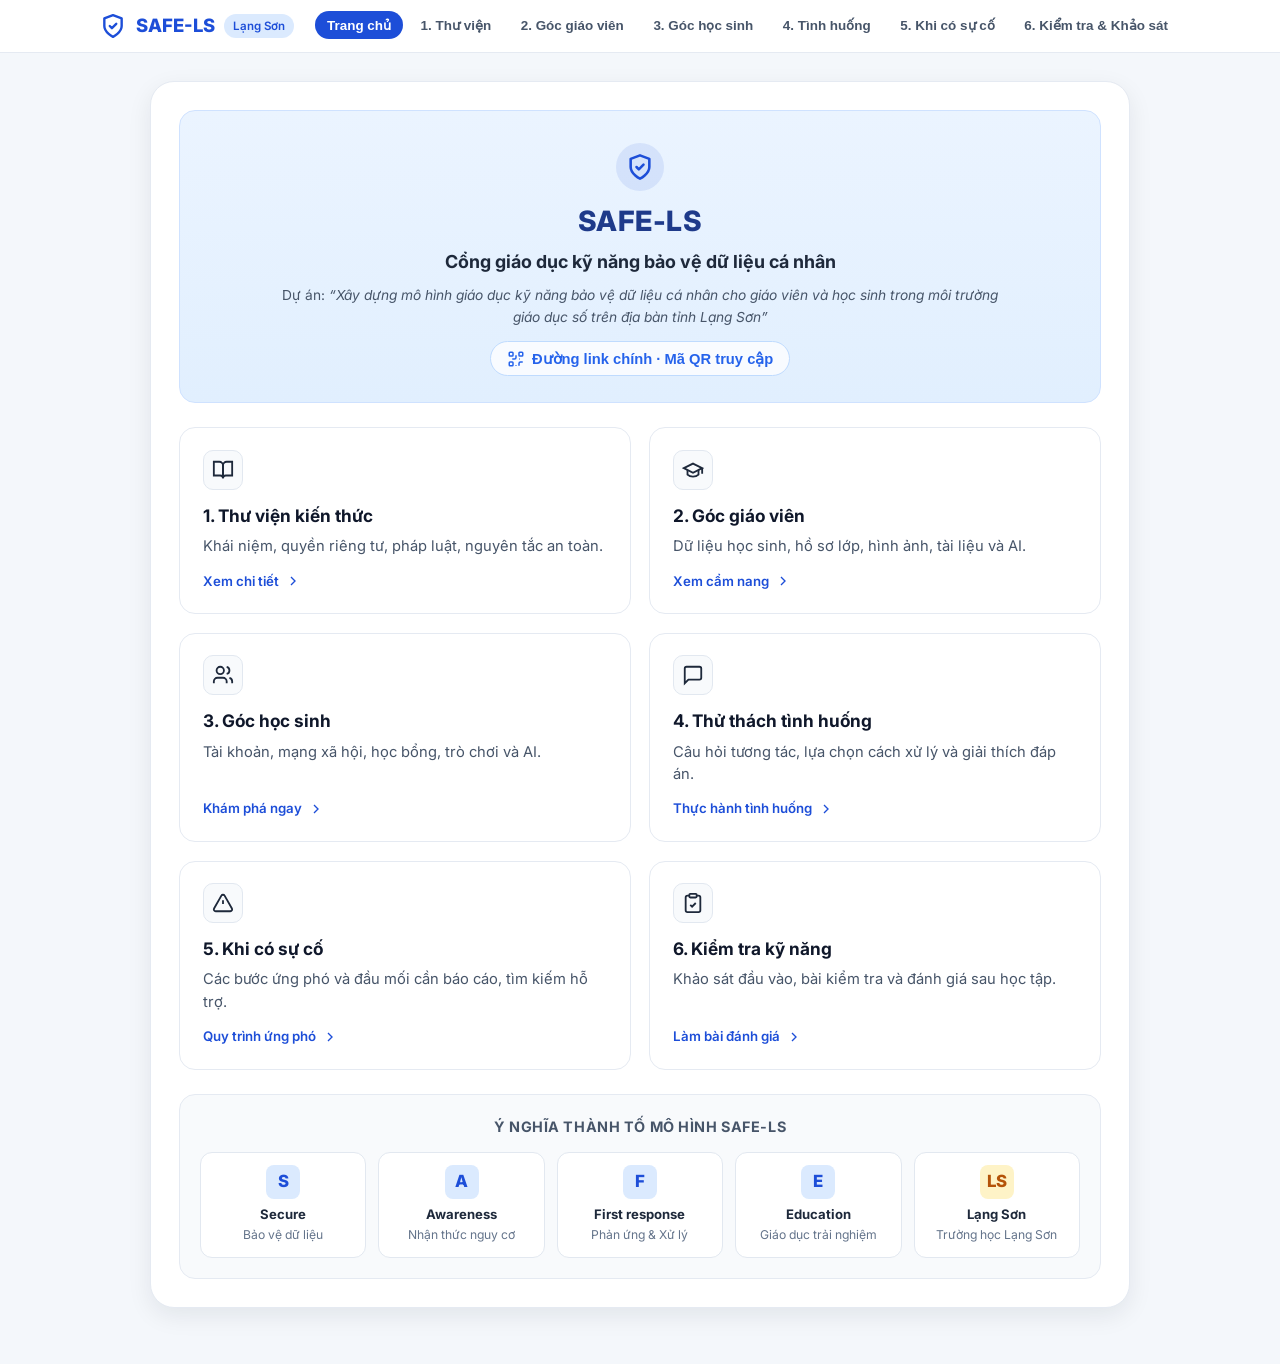
==== index.html @ 3e6694b9 "Initial commit for SAFE-LS portal" ====
<!DOCTYPE html>
<html lang="vi">
<head>
  <meta charset="UTF-8">
  <meta name="viewport" content="width=device-width, initial-scale=1.0">
  <title>SAFE-LS | Cổng giáo dục kỹ năng bảo vệ dữ liệu cá nhân</title>
  <link rel="stylesheet" href="styles.css">
  <link rel="preconnect" href="https://fonts.googleapis.com">
  <link rel="preconnect" href="https://fonts.gstatic.com" crossorigin>
  <link href="https://fonts.googleapis.com/css2?family=Inter:wght@400;500;600;700;800&display=swap" rel="stylesheet">
</head>
<body>

  <!-- Top Sticky Navigation -->
  <header class="top-navbar">
    <div class="navbar-inner">
      <a class="brand-logo" id="brandLogo">
        <svg viewBox="0 0 24 24" fill="none" stroke="currentColor" stroke-width="2.2" stroke-linecap="round" stroke-linejoin="round">
          <path d="M12 22s8-4 8-10V5l-8-3-8 3v7c0 6 8 10 8 10z"/>
          <path d="m9 12 2 2 4-4"/>
        </svg>
        <span>SAFE-LS</span>
        <span class="brand-badge">Lạng Sơn</span>
      </a>

      <nav class="nav-pills">
        <button class="nav-pill active" data-target="home">Trang chủ</button>
        <button class="nav-pill" data-target="module-1">1. Thư viện</button>
        <button class="nav-pill" data-target="module-2">2. Góc giáo viên</button>
        <button class="nav-pill" data-target="module-3">3. Góc học sinh</button>
        <button class="nav-pill" data-target="module-4">4. Tình huống</button>
        <button class="nav-pill" data-target="module-5">5. Khi có sự cố</button>
        <button class="nav-pill" data-target="module-6">6. Kiểm tra & Khảo sát</button>
      </nav>
    </div>
  </header>

  <main class="main-container">
    <div class="portal-shell">

      <!-- ==================== VIEW 0: HOME PORTAL ==================== -->
      <section class="section-view active" id="home">
        
        <!-- Hero Banner (Exact match with user's mockup image) -->
        <div class="hero-banner">
          <div class="hero-shield">
            <svg viewBox="0 0 24 24" fill="none" stroke="currentColor" stroke-width="2.2" stroke-linecap="round" stroke-linejoin="round">
              <path d="M12 22s8-4 8-10V5l-8-3-8 3v7c0 6 8 10 8 10z"/>
              <path d="m9 12 2 2 4-4"/>
            </svg>
          </div>
          <h1 class="hero-title">SAFE-LS</h1>
          <h2 class="hero-subtitle">Cổng giáo dục kỹ năng bảo vệ dữ liệu cá nhân</h2>
          <p class="hero-project-tag">
            Dự án: <em>“Xây dựng mô hình giáo dục kỹ năng bảo vệ dữ liệu cá nhân cho giáo viên và học sinh trong môi trường giáo dục số trên địa bàn tỉnh Lạng Sơn”</em>
          </p>
          <button class="hero-qr-trigger" id="openQrBtn">
            <svg width="18" height="18" viewBox="0 0 24 24" fill="none" stroke="currentColor" stroke-width="2">
              <rect width="5" height="5" x="3" y="3" rx="1"/>
              <rect width="5" height="5" x="16" y="3" rx="1"/>
              <rect width="5" height="5" x="3" y="16" rx="1"/>
              <path d="M21 16h-3a2 2 0 0 0-2 2v3"/>
              <path d="M21 21v.01"/>
              <path d="M12 7v3a2 2 0 0 1-2 2H7"/>
              <path d="M3 12h.01"/>
              <path d="M12 3h.01"/>
              <path d="M12 16v.01"/>
              <path d="M16 12h1"/>
              <path d="M21 12v.01"/>
              <path d="M12 21v-1"/>
            </svg>
            <span>Đường link chính · Mã QR truy cập</span>
          </button>
        </div>

        <!-- 6-Card Grid (Exact match with user's mockup image) -->
        <div class="portal-grid">
          
          <!-- Card 1 -->
          <div class="portal-card" data-target="module-1">
            <div>
              <div class="card-icon-wrap">
                <svg width="22" height="22" viewBox="0 0 24 24" fill="none" stroke="currentColor" stroke-width="2">
                  <path d="M2 3h6a4 4 0 0 1 4 4v14a3 3 0 0 0-3-3H2z"/>
                  <path d="M22 3h-6a4 4 0 0 0-4 4v14a3 3 0 0 1 3-3h7z"/>
                </svg>
              </div>
              <h3 class="card-title">1. Thư viện kiến thức</h3>
              <p class="card-desc">Khái niệm, quyền riêng tư, pháp luật, nguyên tắc an toàn.</p>
            </div>
            <div class="card-footer-link">
              <span>Xem chi tiết</span>
              <svg width="16" height="16" viewBox="0 0 24 24" fill="none" stroke="currentColor" stroke-width="2"><path d="m9 18 6-6-6-6"/></svg>
            </div>
          </div>

          <!-- Card 2 -->
          <div class="portal-card" data-target="module-2">
            <div>
              <div class="card-icon-wrap">
                <svg width="22" height="22" viewBox="0 0 24 24" fill="none" stroke="currentColor" stroke-width="2">
                  <path d="M22 10v6M2 10l10-5 10 5-10 5z"/>
                  <path d="M6 12v5c3 3 9 3 12 0v-5"/>
                </svg>
              </div>
              <h3 class="card-title">2. Góc giáo viên</h3>
              <p class="card-desc">Dữ liệu học sinh, hồ sơ lớp, hình ảnh, tài liệu và AI.</p>
            </div>
            <div class="card-footer-link">
              <span>Xem cẩm nang</span>
              <svg width="16" height="16" viewBox="0 0 24 24" fill="none" stroke="currentColor" stroke-width="2"><path d="m9 18 6-6-6-6"/></svg>
            </div>
          </div>

          <!-- Card 3 -->
          <div class="portal-card" data-target="module-3">
            <div>
              <div class="card-icon-wrap">
                <svg width="22" height="22" viewBox="0 0 24 24" fill="none" stroke="currentColor" stroke-width="2">
                  <path d="M16 21v-2a4 4 0 0 0-4-4H6a4 4 0 0 0-4 4v2"/>
                  <circle cx="9" cy="7" r="4"/>
                  <path d="M22 21v-2a4 4 0 0 0-3-3.87"/>
                  <path d="M16 3.13a4 4 0 0 1 0 7.75"/>
                </svg>
              </div>
              <h3 class="card-title">3. Góc học sinh</h3>
              <p class="card-desc">Tài khoản, mạng xã hội, học bổng, trò chơi và AI.</p>
            </div>
            <div class="card-footer-link">
              <span>Khám phá ngay</span>
              <svg width="16" height="16" viewBox="0 0 24 24" fill="none" stroke="currentColor" stroke-width="2"><path d="m9 18 6-6-6-6"/></svg>
            </div>
          </div>

          <!-- Card 4 -->
          <div class="portal-card" data-target="module-4">
            <div>
              <div class="card-icon-wrap">
                <svg width="22" height="22" viewBox="0 0 24 24" fill="none" stroke="currentColor" stroke-width="2">
                  <path d="M21 15a2 2 0 0 1-2 2H7l-4 4V5a2 2 0 0 1 2-2h14a2 2 0 0 1 2 2z"/>
                </svg>
              </div>
              <h3 class="card-title">4. Thử thách tình huống</h3>
              <p class="card-desc">Câu hỏi tương tác, lựa chọn cách xử lý và giải thích đáp án.</p>
            </div>
            <div class="card-footer-link">
              <span>Thực hành tình huống</span>
              <svg width="16" height="16" viewBox="0 0 24 24" fill="none" stroke="currentColor" stroke-width="2"><path d="m9 18 6-6-6-6"/></svg>
            </div>
          </div>

          <!-- Card 5 -->
          <div class="portal-card" data-target="module-5">
            <div>
              <div class="card-icon-wrap">
                <svg width="22" height="22" viewBox="0 0 24 24" fill="none" stroke="currentColor" stroke-width="2">
                  <path d="m21.73 18-8-14a2 2 0 0 0-3.48 0l-8 14A2 2 0 0 0 4 21h16a2 2 0 0 0 1.73-3Z"/>
                  <line x1="12" y1="9" x2="12" y2="13"/>
                  <line x1="12" y1="17" x2="12.01" y2="17"/>
                </svg>
              </div>
              <h3 class="card-title">5. Khi có sự cố</h3>
              <p class="card-desc">Các bước ứng phó và đầu mối cần báo cáo, tìm kiếm hỗ trợ.</p>
            </div>
            <div class="card-footer-link">
              <span>Quy trình ứng phó</span>
              <svg width="16" height="16" viewBox="0 0 24 24" fill="none" stroke="currentColor" stroke-width="2"><path d="m9 18 6-6-6-6"/></svg>
            </div>
          </div>

          <!-- Card 6 -->
          <div class="portal-card" data-target="module-6">
            <div>
              <div class="card-icon-wrap">
                <svg width="22" height="22" viewBox="0 0 24 24" fill="none" stroke="currentColor" stroke-width="2">
                  <path d="M16 4h2a2 2 0 0 1 2 2v14a2 2 0 0 1-2 2H6a2 2 0 0 1-2-2V6a2 2 0 0 1 2-2h2"/>
                  <rect width="8" height="4" x="8" y="2" rx="1"/>
                  <path d="m9 14 2 2 4-4"/>
                </svg>
              </div>
              <h3 class="card-title">6. Kiểm tra kỹ năng</h3>
              <p class="card-desc">Khảo sát đầu vào, bài kiểm tra và đánh giá sau học tập.</p>
            </div>
            <div class="card-footer-link">
              <span>Làm bài đánh giá</span>
              <svg width="16" height="16" viewBox="0 0 24 24" fill="none" stroke="currentColor" stroke-width="2"><path d="m9 18 6-6-6-6"/></svg>
            </div>
          </div>

        </div>

        <!-- Acronym Strip & Theoretical Model (From Research Proposal) -->
        <div class="acronym-box">
          <div class="acronym-title">Ý nghĩa thành tố Mô hình SAFE-LS</div>
          <div class="acronym-grid">
            <div class="acronym-item">
              <div class="acronym-letter">S</div>
              <div class="acronym-word">Secure</div>
              <div class="acronym-meaning">Bảo vệ dữ liệu</div>
            </div>
            <div class="acronym-item">
              <div class="acronym-letter">A</div>
              <div class="acronym-word">Awareness</div>
              <div class="acronym-meaning">Nhận thức nguy cơ</div>
            </div>
            <div class="acronym-item">
              <div class="acronym-letter">F</div>
              <div class="acronym-word">First response</div>
              <div class="acronym-meaning">Phản ứng & Xử lý</div>
            </div>
            <div class="acronym-item">
              <div class="acronym-letter">E</div>
              <div class="acronym-word">Education</div>
              <div class="acronym-meaning">Giáo dục trải nghiệm</div>
            </div>
            <div class="acronym-item">
              <div class="acronym-letter" style="background: #fef3c7; color: #b45309;">LS</div>
              <div class="acronym-word">Lạng Sơn</div>
              <div class="acronym-meaning">Trường học Lạng Sơn</div>
            </div>
          </div>


        </div>

      </section>

      <!-- ==================== VIEW 1: THƯ VIỆN KIẾN THỨC ==================== -->
      <section class="section-view" id="module-1">
        <div class="section-header-bar">
          <button class="back-btn">← Quay lại Trang chủ</button>
          <div class="badge-tag">Chuyên mục 1</div>
        </div>

        <h2 class="section-heading">1. Thư viện kiến thức bảo vệ dữ liệu cá nhân</h2>
        <p class="section-sub">Tổng quan khái niệm, cơ sở pháp lý và 6 nhóm kỹ năng cơ bản theo tiêu chuẩn mô hình SAFE-LS.</p>

        <!-- Legal Basis & Definition -->
        <div class="info-grid-2">
          <div class="content-box highlight-blue">
            <h3 class="box-title">
              <svg width="20" height="20" viewBox="0 0 24 24" fill="none" stroke="currentColor" stroke-width="2"><path d="M12 22s8-4 8-10V5l-8-3-8 3v7c0 6 8 10 8 10z"/></svg>
              Dữ liệu cá nhân trong trường học là gì?
            </h3>
            <p style="font-size: 0.92rem; color: #334155; margin-bottom: 0.5rem;">
              Là mọi thông tin gắn liền hoặc có thể giúp nhận diện một cá nhân (giáo viên, học sinh, phụ huynh), bao gồm:
            </p>
            <ul style="padding-left: 1.25rem; font-size: 0.88rem; color: #475569;">
              <li><strong>Dữ liệu cơ bản:</strong> Họ tên, ngày sinh, số điện thoại, hình ảnh chân dung, địa chỉ nhà riêng, tài khoản email.</li>
              <li><strong>Dữ liệu nhạy cảm:</strong> Số căn cước công dân (CCCD)/định danh, kết quả học tập/học bạ, tình trạng sức khỏe, hoàn cảnh gia đình, dữ liệu sinh trắc học.</li>
            </ul>
          </div>

          <div class="content-box highlight-green">
            <h3 class="box-title">
              <svg width="20" height="20" viewBox="0 0 24 24" fill="none" stroke="currentColor" stroke-width="2"><path d="M4 19.5v-15A2.5 2.5 0 0 1 6.5 2H20v20H6.5a2.5 2.5 0 0 1-2.5-2.5Z"/><path d="M6 6h10M6 10h10"/></svg>
              Cơ sở pháp lý Việt Nam hiện hành
            </h3>
            <ul style="padding-left: 1.25rem; font-size: 0.88rem; color: #334155; line-height: 1.7;">
              <li><strong>Luật Bảo vệ dữ liệu cá nhân số 91/2025/QH15:</strong> Quy định quyền bất khả xâm phạm và nghĩa vụ bảo vệ dữ liệu.</li>
              <li><strong>Nghị định số 356/2025/NĐ-CP:</strong> Quy định chi tiết các biện pháp xử phạt và bảo vệ dữ liệu trẻ em trên không gian mạng.</li>
              <li><strong>Luật An ninh mạng số 24/2018/QH14:</strong> Bảo vệ hệ thống thông tin và phòng chống tội phạm mạng.</li>
            </ul>
          </div>
        </div>

        <!-- 6 Core Skills -->
        <div class="content-box" style="background: #ffffff;">
          <h3 class="box-title" style="color: #1e3a8a;">Sáu (06) nhóm kỹ năng cốt lõi của Mô hình SAFE-LS (Phần II.3)</h3>
          <div class="info-grid-3" style="margin-bottom: 0;">
            <div style="background: #f8fafc; border: 1px solid #e2e8f0; border-radius: 12px; padding: 1rem;">
              <strong style="color: #1d4ed8; font-size: 0.95rem;">1. Nhận diện dữ liệu</strong>
              <p style="font-size: 0.85rem; color: #64748b; margin-top: 0.35rem;">Phân biệt thông tin công khai và thông tin riêng tư cần hạn chế chia sẻ.</p>
            </div>
            <div style="background: #f8fafc; border: 1px solid #e2e8f0; border-radius: 12px; padding: 1rem;">
              <strong style="color: #1d4ed8; font-size: 0.95rem;">2. Bảo vệ tài khoản & mật khẩu</strong>
              <p style="font-size: 0.85rem; color: #64748b; margin-top: 0.35rem;">Đặt mật khẩu mạnh, bảo vệ mã OTP, không dùng chung mật khẩu.</p>
            </div>
            <div style="background: #f8fafc; border: 1px solid #e2e8f0; border-radius: 12px; padding: 1rem;">
              <strong style="color: #1d4ed8; font-size: 0.95rem;">3. Nhận diện nguy cơ & lừa đảo</strong>
              <p style="font-size: 0.85rem; color: #64748b; margin-top: 0.35rem;">Phát hiện link độc hại, tin nhắn giả mạo mạo danh thầy cô/bạn bè.</p>
            </div>
            <div style="background: #f8fafc; border: 1px solid #e2e8f0; border-radius: 12px; padding: 1rem;">
              <strong style="color: #1d4ed8; font-size: 0.95rem;">4. Quản lý quyền riêng tư</strong>
              <p style="font-size: 0.85rem; color: #64748b; margin-top: 0.35rem;">Kiểm soát quyền truy cập app, thiết lập quyền riêng tư mạng xã hội.</p>
            </div>
            <div style="background: #f8fafc; border: 1px solid #e2e8f0; border-radius: 12px; padding: 1rem;">
              <strong style="color: #1d4ed8; font-size: 0.95rem;">5. Sử dụng AI an toàn</strong>
              <p style="font-size: 0.85rem; color: #64748b; margin-top: 0.35rem;">Tuân thủ quy tắc 3 câu hỏi trước khi đưa dữ liệu vào các công cụ AI.</p>
            </div>
            <div style="background: #f8fafc; border: 1px solid #e2e8f0; border-radius: 12px; padding: 1rem;">
              <strong style="color: #1d4ed8; font-size: 0.95rem;">6. Xử lý sự cố (First response)</strong>
              <p style="font-size: 0.85rem; color: #64748b; margin-top: 0.35rem;">Biết dừng hành vi nguy cơ, đổi mật khẩu, lưu bằng chứng và báo cáo.</p>
            </div>
          </div>
        </div>

        <!-- 10 Golden Rules (Phụ lục 6) -->
        <div class="content-box highlight-amber">
          <h3 class="box-title" style="color: #92400e;">
            <svg width="20" height="20" viewBox="0 0 24 24" fill="none" stroke="currentColor" stroke-width="2"><circle cx="12" cy="8" r="7"/><polyline points="8.21 13.89 7 23 12 20 17 23 15.79 13.88"/></svg>
            Bộ 10 Nguyên tắc vàng bảo vệ dữ liệu cá nhân trong trường học (Phụ lục 6)
          </h3>
          <div class="golden-rules-grid">
            <div class="rule-item"><span class="rule-num">1</span><div><strong>Nghĩ trước khi chia sẻ</strong>: Không công khai thông tin cá nhân không cần thiết.</div></div>
            <div class="rule-item"><span class="rule-num">2</span><div><strong>Không chia sẻ mật khẩu</strong>: Giữ kín mật khẩu với bất kỳ ai, kể cả bạn bè.</div></div>
            <div class="rule-item"><span class="rule-num">3</span><div><strong>Không cung cấp mã xác thực</strong>: Mã OTP là chìa khóa riêng của bạn.</div></div>
            <div class="rule-item"><span class="rule-num">4</span><div><strong>Kiểm tra trước khi nhấp link</strong>: Cảnh giác với link lạ, quà tặng ảo.</div></div>
            <div class="rule-item"><span class="rule-num">5</span><div><strong>Kiểm tra người gửi</strong>: Xác minh danh tính người gửi trước khi trả lời.</div></div>
            <div class="rule-item"><span class="rule-num">6</span><div><strong>Hạn chế chia sẻ công khai</strong>: Đăng ảnh học sinh cần che danh sách riêng tư.</div></div>
            <div class="rule-item"><span class="rule-num">7</span><div><strong>Kiểm tra quyền riêng tư</strong>: Đóng các quyền truy cập ứng dụng không cần thiết.</div></div>
            <div class="rule-item"><span class="rule-num">8</span><div><strong>Cẩn trọng khi đưa dữ liệu vào AI</strong>: Không đưa dữ liệu nhạy cảm vào prompt.</div></div>
            <div class="rule-item"><span class="rule-num">9</span><div><strong>Khi nghi ngờ, hãy dừng lại</strong>: Lưu lại ảnh chụp màn hình bằng chứng.</div></div>
            <div class="rule-item"><span class="rule-num">10</span><div><strong>Báo cho người có trách nhiệm</strong>: Báo ngay GVCN, BGH hoặc gọi Tổng đài 111.</div></div>
          </div>
        </div>
      </section>

      <!-- ==================== VIEW 2: GÓC GIÁO VIÊN ==================== -->
      <section class="section-view" id="module-2">
        <div class="section-header-bar">
          <button class="back-btn">← Quay lại Trang chủ</button>
          <div class="badge-tag">Chuyên mục 2 · Dành cho Thầy/Cô</div>
        </div>

        <h2 class="section-heading">2. Góc giáo viên – Bảo vệ dữ liệu trường học</h2>
        <p class="section-sub">Trách nhiệm nghề nghiệp, quản lý hồ sơ học sinh và kỹ năng sử dụng công nghệ an toàn.</p>

        <!-- Teacher's Responsibility & AI Prompt Rules -->
        <div class="info-grid-2">
          <div class="content-box highlight-blue">
            <h3 class="box-title">Quản lý hồ sơ lớp & Bảo vệ dữ liệu học sinh</h3>
            <ul style="padding-left: 1.25rem; font-size: 0.9rem; color: #334155; line-height: 1.7;">
              <li><strong>Bảng điểm & Hồ sơ:</strong> Không gửi file bảng điểm có CCCD, SĐT phụ huynh lên nhóm Zalo công khai của lớp. Sử dụng tài khoản trường học được phân quyền.</li>
              <li><strong>Hình ảnh học sinh:</strong> Khi đăng tải ảnh hoạt động lớp, kiểm tra kỹ hậu cảnh tránh để lộ bảng tên, thẻ học sinh, danh sách kèm số điện thoại.</li>
              <li><strong>Thiết bị giảng dạy:</strong> Khóa màn hình máy tính (Windows + L) khi rời khỏi bàn giáo viên tại phòng học hoặc phòng hội đồng.</li>
            </ul>
          </div>

          <div class="content-box highlight-amber">
            <h3 class="box-title">Quy tắc 3 câu hỏi trước khi đưa dữ liệu vào AI (Giải pháp 5)</h3>
            <p style="font-size: 0.88rem; color: #475569; margin-bottom: 0.65rem;">
              Trước khi đưa văn bản, nhận xét hoặc bảng dữ liệu vào ChatGPT / Gemini / Claude:
            </p>
            <div style="background: #ffffff; border-radius: 8px; padding: 0.75rem; margin-bottom: 0.5rem; border-left: 4px solid #f59e0b; font-size: 0.88rem;">
              <strong>Câu hỏi 1:</strong> Thông tin này có phải dữ liệu cá nhân của học sinh hay trường học không?
            </div>
            <div style="background: #ffffff; border-radius: 8px; padding: 0.75rem; margin-bottom: 0.5rem; border-left: 4px solid #f59e0b; font-size: 0.88rem;">
              <strong>Câu hỏi 2:</strong> Có thực sự cần thiết phải đưa thông tin đó vào công cụ AI không?
            </div>
            <div style="background: #ffffff; border-radius: 8px; padding: 0.75rem; border-left: 4px solid #10b981; font-size: 0.88rem;">
              <strong>Câu hỏi 3:</strong> Đã ẩn danh hóa (xóa tên thật, đổi thành Học sinh A, Học sinh B) trước khi gửi chưa?
            </div>
          </div>
        </div>

        <!-- 5-Minute Digital Safety Program (Giải pháp 3 & Phụ lục 5) -->
        <div class="content-box">
          <h3 class="box-title">Khung chương trình: "5 phút kiểm tra an toàn số" trong tiết sinh hoạt lớp (Giải pháp 3)</h3>
          <p style="font-size: 0.9rem; color: #475569; margin-bottom: 0.85rem;">
            Thầy/cô có thể dành 5 phút đầu mỗi tuần trong tiết Sinh hoạt lớp hoặc Hoạt động trải nghiệm để kiểm tra theo lịch trình:
          </p>
          <div class="table-responsive">
          <table class="data-table">
            <thead>
              <tr>
                <th style="width: 15%;">Tuần</th>
                <th style="width: 35%;">Chủ đề trọng tâm</th>
                <th>Hoạt động giáo viên hướng dẫn học sinh</th>
              </tr>
            </thead>
            <tbody>
              <tr>
                <td><strong>Tuần 1</strong></td>
                <td><span class="badge-tag">Mật khẩu</span></td>
                <td>Học sinh tự rà soát mật khẩu tài khoản học tập, đổi mật khẩu yếu sang mật khẩu cụm từ an toàn.</td>
              </tr>
              <tr>
                <td><strong>Tuần 2</strong></td>
                <td><span class="badge-tag">Đường link & Lừa đảo</span></td>
                <td>Cảnh báo chiêu trò mạo danh gửi link tặng skin game, hướng dẫn cách đọc tên miền (URL) chuẩn.</td>
              </tr>
              <tr>
                <td><strong>Tuần 3</strong></td>
                <td><span class="badge-tag">Quyền riêng tư</span></td>
                <td>Rà soát quyền riêng tư bài viết trên Facebook, TikTok; kiểm tra danh sách app được cấp quyền.</td>
              </tr>
              <tr>
                <td><strong>Tuần 4</strong></td>
                <td><span class="badge-tag">Trí tuệ nhân tạo (AI)</span></td>
                <td>Thực hành nguyên tắc ẩn danh hóa: Không tải ảnh cá nhân hoặc thông tin bạn bè lên các app AI.</td>
              </tr>
              <tr>
                <td><strong>Tuần 5</strong></td>
                <td><span class="badge-tag">Tài khoản & Thiết bị</span></td>
                <td>Đăng xuất tài khoản khỏi máy tính phòng Tin học và các thiết bị lạ; kích hoạt xác thực 2 lớp.</td>
              </tr>
              <tr>
                <td><strong>Tuần 6</strong></td>
                <td><span class="badge-tag">Xử lý sự cố</span></td>
                <td>Ôn tập các bước xử lý khi tài khoản bị tấn công và ghi nhớ đầu mối hỗ trợ (GVCN, Tổng đài 111).</td>
              </tr>
            </tbody>
          </table>
          </div>
        </div>

        <!-- Interactive AI Checklist Widget for Teachers -->
        <div class="content-box highlight-green">
          <h3 class="box-title">Công cụ tương tác: Checklist rà soát an toàn trước khi dùng AI</h3>
          <p style="font-size: 0.88rem; color: #475569; margin-bottom: 0.75rem;">
            Thầy/cô hãy tích chọn đủ 3 ô dưới đây trước khi gửi dữ liệu lên các nền tảng AI:
          </p>
          <div style="display: flex; flex-direction: column; gap: 0.5rem; font-size: 0.92rem;">
            <label style="cursor: pointer;"><input type="checkbox"> 1. Tôi đã xóa bỏ toàn bộ Họ tên thật, Mã định danh/CCCD, Ngày sinh của học sinh.</label>
            <label style="cursor: pointer;"><input type="checkbox"> 2. Tôi đã xóa bỏ Số điện thoại, Địa chỉ nhà riêng, Hoàn cảnh gia đình trong văn bản.</label>
            <label style="cursor: pointer;"><input type="checkbox"> 3. Tài liệu này không phải là đề thi chưa công bố hoặc văn bản nội bộ có dấu mật của trường.</label>
          </div>
        </div>
      </section>

      <!-- ==================== VIEW 3: GÓC HỌC SINH ==================== -->
      <section class="section-view" id="module-3">
        <div class="section-header-bar">
          <button class="back-btn">← Quay lại Trang chủ</button>
          <div class="badge-tag">Chuyên mục 3 · Dành cho Học sinh</div>
        </div>

        <h2 class="section-heading">3. Góc học sinh – Lướt mạng thông minh & an toàn</h2>
        <p class="section-sub">Bí kíp bảo vệ tài khoản, nhận diện lừa đảo game/mạng xã hội và sử dụng AI có trách nhiệm.</p>

        <!-- 4 KHONG Principle -->
        <div class="content-box highlight-blue" style="text-align: center; padding: 1.5rem;">
          <h3 style="color: #1e3a8a; font-size: 1.25rem; margin-bottom: 0.5rem;">Khẩu hiệu hành động "4 KHÔNG" của Học sinh Lạng Sơn (Phần XIV.4)</h3>
          <div style="display: flex; justify-content: center; gap: 0.75rem; flex-wrap: wrap; margin-top: 0.85rem;">
            <span style="background: #ffffff; border: 2px solid #ef4444; color: #b91c1c; padding: 0.5rem 1rem; border-radius: 999px; font-weight: 800; font-size: 0.95rem;">🚫 KHÔNG chia sẻ tùy tiện</span>
            <span style="background: #ffffff; border: 2px solid #ef4444; color: #b91c1c; padding: 0.5rem 1rem; border-radius: 999px; font-weight: 800; font-size: 0.95rem;">🚫 KHÔNG tin ngay</span>
            <span style="background: #ffffff; border: 2px solid #ef4444; color: #b91c1c; padding: 0.5rem 1rem; border-radius: 999px; font-weight: 800; font-size: 0.95rem;">🚫 KHÔNG nhấp ngay</span>
            <span style="background: #ffffff; border: 2px solid #ef4444; color: #b91c1c; padding: 0.5rem 1rem; border-radius: 999px; font-weight: 800; font-size: 0.95rem;">🚫 KHÔNG cung cấp ngay</span>
          </div>
        </div>

        <!-- 3 Student Guides -->
        <div class="info-grid-3">
          <div class="content-box">
            <h4 class="box-title">🎮 Cảnh giác lừa đảo Game & Quà tặng</h4>
            <p style="font-size: 0.88rem; color: #475569; line-height: 1.6;">
              Kẻ gian thường tạo website giả mạo tặng <em>Kim cương, Quân huy, Robux</em> hoặc bình chọn cuộc thi để dụ học sinh nhập tài khoản và mã OTP. Tuyệt đối không đăng nhập vào link lạ!
            </p>
          </div>

          <div class="content-box">
            <h4 class="box-title">📱 Bảo mật Mạng xã hội & Mật khẩu</h4>
            <p style="font-size: 0.88rem; color: #475569; line-height: 1.6;">
              Không dùng ngày sinh hoặc SĐT làm mật khẩu. Bật xác thực 2 bước (2FA) trên Facebook, TikTok, Zalo, Google. Luôn đăng xuất khi dùng máy tính phòng Tin học.
            </p>
          </div>

          <div class="content-box">
            <h4 class="box-title">🤖 Dùng AI tạo ảnh & Chat an toàn</h4>
            <p style="font-size: 0.88rem; color: #475569; line-height: 1.6;">
              Không tải ảnh thẻ học sinh, CCCD, địa chỉ nhà hoặc khuôn mặt chụp cận cảnh lên các trào lưu tạo ảnh AI lạ để phòng tránh bị lừa đảo Deepfake mạo danh.
            </p>
          </div>
        </div>

        <!-- Interactive Password Simulator -->
        <div class="content-box highlight-green">
          <h3 class="box-title">
            <svg width="20" height="20" viewBox="0 0 24 24" fill="none" stroke="currentColor" stroke-width="2"><rect width="18" height="11" x="3" y="11" rx="2" ry="2"/><path d="M7 11V7a5 5 0 0 1 10 0v4"/></svg>
            Công cụ tương tác: Thử nghiệm độ mạnh mật khẩu SAFE-LS
          </h3>
          <p style="font-size: 0.88rem; color: #475569; margin-bottom: 0.75rem;">
            (Nhập một mật khẩu mẫu ngẫu nhiên để kiểm tra cấu trúc – Hệ thống an toàn tuyệt đối, không lưu trữ bất kỳ dữ liệu nào):
          </p>
          <div style="max-width: 480px;">
            <input type="text" id="pwTesterInput" placeholder="Ví dụ: LangSon#2026@Safe" style="width: 100%; padding: 0.75rem 1rem; border: 1px solid #cbd5e1; border-radius: 10px; font-size: 0.95rem; margin-bottom: 0.5rem;">
            <div style="height: 10px; background: #e2e8f0; border-radius: 999px; overflow: hidden; margin-bottom: 0.35rem;">
              <div id="pwStrengthFill" style="height: 100%; width: 0%; transition: width 0.3s ease, background 0.3s ease;"></div>
            </div>
            <div id="pwStrengthText" style="font-size: 0.85rem; font-weight: 600; color: #64748b;">Hãy nhập thử mật khẩu mẫu để kiểm tra</div>
          </div>
        </div>
      </section>

      <!-- ==================== VIEW 4: THỬ THÁCH TÌNH HUỐNG ==================== -->
      <section class="section-view" id="module-4">
        <div class="section-header-bar">
          <button class="back-btn">← Quay lại Trang chủ</button>
          <div class="badge-tag">Chuyên mục 4 · Tương tác trực tiếp</div>
        </div>

        <h2 class="section-heading">4. Thử thách tình huống ("Bạn sẽ làm gì?")</h2>
        <p class="section-sub">Thực hành giải quyết các tình huống thực tế mô phỏng theo đề cương dự án. Bấm chọn đáp án để xem giải thích, nguy cơ và lời khuyên chuẩn.</p>

        <!-- Filter Bar -->
        <div class="filter-bar">
          <button class="filter-btn active" data-filter="all">Tất cả tình huống</button>
          <button class="filter-btn" data-filter="data">1. Dữ liệu cá nhân</button>
          <button class="filter-btn" data-filter="account">2. Mật khẩu & Tài khoản</button>
          <button class="filter-btn" data-filter="phishing">3. Nhận diện Lừa đảo</button>
          <button class="filter-btn" data-filter="ai">4. AI & Dữ liệu</button>
        </div>

        <!-- Scenarios List (Populated by JS) -->
        <div id="scenariosContainer"></div>
      </section>

      <!-- ==================== VIEW 5: KHI CÓ SỰ CỐ ==================== -->
      <section class="section-view" id="module-5">
        <div class="section-header-bar">
          <button class="back-btn">← Quay lại Trang chủ</button>
          <div class="badge-tag">Chuyên mục 5 · Phản ứng khẩn cấp</div>
        </div>

        <h2 class="section-heading">5. Khi có sự cố – Quy trình ứng phó khẩn cấp (First Response)</h2>
        <p class="section-sub">Quy trình 6 bước xử lý chuẩn theo Mô hình SAFE-LS và danh bạ các đầu mối báo cáo, tìm kiếm hỗ trợ.</p>

        <!-- 6 Steps Emergency Flow -->
        <div class="content-box highlight-red">
          <h3 class="box-title" style="color: #991b1b;">
            <svg width="20" height="20" viewBox="0 0 24 24" fill="none" stroke="currentColor" stroke-width="2"><path d="m21.73 18-8-14a2 2 0 0 0-3.48 0l-8 14A2 2 0 0 0 4 21h16a2 2 0 0 0 1.73-3Z"/><line x1="12" y1="9" x2="12" y2="13"/><line x1="12" y1="17" x2="12.01" y2="17"/></svg>
            Quy trình 6 bước ứng phó khi nghi ngờ lộ lọt dữ liệu hoặc tài khoản bị xâm nhập
          </h3>
          <div class="golden-rules-grid">
            <div class="rule-item">
              <span class="rule-num" style="background: #dc2626;">1</span>
              <div><strong>Dừng ngay hành vi có nguy cơ:</strong> Đóng ngay trang web lạ, không click thêm link, không gửi thêm mã xác thực hay chuyển tiền.</div>
            </div>
            <div class="rule-item">
              <span class="rule-num" style="background: #dc2626;">2</span>
              <div><strong>Thay đổi thông tin bảo mật:</strong> Đổi ngay mật khẩu từ một thiết bị an toàn khác, đăng xuất khỏi tất cả các phiên đăng nhập lạ.</div>
            </div>
            <div class="rule-item">
              <span class="rule-num" style="background: #dc2626;">3</span>
              <div><strong>Kiểm tra hoạt động tài khoản:</strong> Rà soát email khôi phục, số điện thoại liên kết và hủy quyền các ứng dụng bên thứ ba khả nghi.</div>
            </div>
            <div class="rule-item">
              <span class="rule-num" style="background: #dc2626;">4</span>
              <div><strong>Lưu lại bằng chứng:</strong> Chụp ảnh màn hình tin nhắn, đường link, số điện thoại kẻ lừa đảo (không vội xóa tin nhắn).</div>
            </div>
            <div class="rule-item">
              <span class="rule-num" style="background: #dc2626;">5</span>
              <div><strong>Thông báo người có trách nhiệm:</strong> Học sinh báo ngay cho Cha Mẹ và Giáo viên chủ nhiệm; Giáo viên báo cáo Ban Giám hiệu nhà trường.</div>
            </div>
            <div class="rule-item">
              <span class="rule-num" style="background: #dc2626;">6</span>
              <div><strong>Tìm kiếm sự hỗ trợ chuyên môn:</strong> Liên hệ các đầu mối hỗ trợ an ninh mạng chính thức để được can thiệp kịp thời.</div>
            </div>
          </div>
        </div>

        <!-- Emergency Hotlines Directory -->
        <div class="content-box" style="background: #ffffff;">
          <h3 class="box-title" style="color: #1e3a8a;">Danh bạ đầu mối hỗ trợ tại trường học & địa bàn tỉnh Lạng Sơn</h3>
          <div class="table-responsive">
          <table class="data-table">
            <thead>
              <tr>
                <th style="width: 30%;">Đầu mối hỗ trợ</th>
                <th style="width: 30%;">Kênh liên hệ</th>
                <th>Phạm vi hỗ trợ</th>
              </tr>
            </thead>
            <tbody>
              <tr>
                <td><strong>Giáo viên chủ nhiệm & Ban Giám hiệu</strong></td>
                <td>Liên hệ trực tiếp tại trường học</td>
                <td>Hỗ trợ ban đầu, tư vấn tâm lý, ngăn ngừa tin đồn giả mạo trong phạm vi lớp học và nhà trường.</td>
              </tr>
              <tr>
                <td><strong>Tổng đài Quốc gia Bảo vệ Trẻ em</strong></td>
                <td><strong style="color: #dc2626; font-size: 1.1rem;">111</strong> (Miễn phí cuộc gọi 24/7)</td>
                <td>Tư vấn, bảo vệ trẻ em và học sinh khi bị bạo lực mạng, tống tiền, quấy rối hoặc xâm phạm đời tư.</td>
              </tr>
              <tr>
                <td><strong>Phòng An ninh mạng (PA05) – Công an tỉnh Lạng Sơn</strong></td>
                <td>Công an tỉnh Lạng Sơn</td>
                <td>Xử lý các vụ việc lừa đảo công nghệ cao, chiếm đoạt tài sản, phát tán thông tin độc hại quy mô lớn.</td>
              </tr>
              <tr>
                <td><strong>Cổng cảnh báo an toàn thông tin Việt Nam</strong></td>
                <td><code>canhbao.khonggianmang.vn</code></td>
                <td>Báo cáo các trang web lừa đảo (Phishing), mã độc và tin nhắn rác độc hại từ Cục An toàn thông tin.</td>
              </tr>
            </tbody>
          </table>
          </div>
        </div>
      </section>

      <!-- ==================== VIEW 6: KIỂM TRA & KHẢO SÁT ==================== -->
      <section class="section-view" id="module-6">
        <div class="section-header-bar">
          <button class="back-btn">← Quay lại Trang chủ</button>
          <div class="badge-tag">Chuyên mục 6 · Đo lường & Đánh giá</div>
        </div>

        <h2 class="section-heading">6. Kiểm tra kỹ năng & Khảo sát thực trạng</h2>
        <p class="section-sub">Bộ công cụ đánh giá kỹ năng trước và sau tác động (Phần IV & Phụ lục 4) kèm phiếu khảo sát nghiên cứu.</p>

        <!-- Mode Switcher -->
        <div class="mode-tabs">
          <div class="mode-tab active" data-mode="quiz">
            🎯 Bài kiểm tra đánh giá kỹ năng (12 câu · Thang 4 mức)
          </div>
          <div class="mode-tab" data-mode="survey">
            📋 Phiếu khảo sát thực trạng nghiên cứu (Phụ lục 1 & 2)
          </div>
        </div>

        <!-- Tab 1: Quiz Evaluation -->
        <div id="quizTestBox">
          <div class="content-box highlight-blue" style="margin-bottom: 1.25rem;">
            <div style="font-weight: 700; color: #1e3a8a; margin-bottom: 0.35rem;">Tiêu chuẩn đánh giá kỹ năng SAFE-LS (Phần IV.2):</div>
            <div style="font-size: 0.88rem; color: #475569; display: grid; grid-template-columns: repeat(2, 1fr); gap: 0.4rem;">
              <div>• <strong>Mức 1 – Chưa đạt</strong> (&lt; 50%): Chưa nhận diện/xử lý đúng.</div>
              <div>• <strong>Mức 2 – Đạt một phần</strong> (50% - 69%): Nhận biết nhưng chưa đầy đủ.</div>
              <div>• <strong>Mức 3 – Đạt</strong> (70% - 84%): Nhận diện và xử lý cơ bản tốt.</div>
              <div>• <strong>Mức 4 – Thành thạo</strong> (≥ 85%): Phản ứng nhanh, đạt chuẩn SAFE-LS.</div>
            </div>
          </div>

          <!-- Questions injected by JS -->
          <div id="quizQuestionsContainer"></div>

          <div style="text-align: center; margin-top: 1.5rem;">
            <button class="primary-btn" onclick="submitQuiz()">
              Hoàn thành & Xem Xếp loại Kỹ năng SAFE-LS
            </button>
          </div>

          <!-- Result Display Box -->
          <div id="quizResultBox" class="content-box" style="display: none; margin-top: 1.75rem; border: 2px solid #bfdbfe; background: #ffffff;"></div>
        </div>

        <!-- Tab 2: Research Survey (Likert 4 Scale) -->
        <div id="surveyBox" style="display: none;">
          <div class="content-box highlight-amber">
            <h3 class="box-title">Phiếu khảo sát thực trạng kỹ năng bảo vệ dữ liệu cá nhân (Phụ lục 1 & 2)</h3>
            <p style="font-size: 0.88rem; color: #475569; margin-bottom: 1rem;">
              Thầy/cô và học sinh lựa chọn mức độ từ <strong>1 (Chưa biết)</strong> đến <strong>4 (Biết rõ)</strong> theo các tiêu chí dưới đây để phục vụ thu thập dữ liệu nghiên cứu:
            </p>

            <div class="table-responsive">
            <table class="data-table">
              <thead>
                <tr>
                  <th>Nội dung khảo sát nhận thức & kỹ năng</th>
                  <th style="width: 35%; text-align: center;">Mức độ tự đánh giá (1 - 4)</th>
                </tr>
              </thead>
              <tbody>
                <tr>
                  <td>1. Khả năng nhận diện thông tin cá nhân cần bảo vệ trong trường học</td>
                  <td style="text-align: center;">
                    <label><input type="radio" name="s_1" value="1"> 1</label>&nbsp;&nbsp;
                    <label><input type="radio" name="s_1" value="2"> 2</label>&nbsp;&nbsp;
                    <label><input type="radio" name="s_1" value="3"> 3</label>&nbsp;&nbsp;
                    <label><input type="radio" name="s_1" value="4"> 4</label>
                  </td>
                </tr>
                <tr>
                  <td>2. Ý thức không chia sẻ mật khẩu và bảo vệ mã OTP</td>
                  <td style="text-align: center;">
                    <label><input type="radio" name="s_2" value="1"> 1</label>&nbsp;&nbsp;
                    <label><input type="radio" name="s_2" value="2"> 2</label>&nbsp;&nbsp;
                    <label><input type="radio" name="s_2" value="3"> 3</label>&nbsp;&nbsp;
                    <label><input type="radio" name="s_2" value="4"> 4</label>
                  </td>
                </tr>
                <tr>
                  <td>3. Kỹ năng nhận diện đường link độc hại và tin nhắn lừa đảo</td>
                  <td style="text-align: center;">
                    <label><input type="radio" name="s_3" value="1"> 1</label>&nbsp;&nbsp;
                    <label><input type="radio" name="s_3" value="2"> 2</label>&nbsp;&nbsp;
                    <label><input type="radio" name="s_3" value="3"> 3</label>&nbsp;&nbsp;
                    <label><input type="radio" name="s_3" value="4"> 4</label>
                  </td>
                </tr>
                <tr>
                  <td>4. Kiểm tra quyền riêng tư và quyền truy cập ứng dụng mạng xã hội</td>
                  <td style="text-align: center;">
                    <label><input type="radio" name="s_4" value="1"> 1</label>&nbsp;&nbsp;
                    <label><input type="radio" name="s_4" value="2"> 2</label>&nbsp;&nbsp;
                    <label><input type="radio" name="s_4" value="3"> 3</label>&nbsp;&nbsp;
                    <label><input type="radio" name="s_4" value="4"> 4</label>
                  </td>
                </tr>
                <tr>
                  <td>5. Không đưa dữ liệu cá nhân/học sinh vào các công cụ AI (ChatGPT, Gemini)</td>
                  <td style="text-align: center;">
                    <label><input type="radio" name="s_5" value="1"> 1</label>&nbsp;&nbsp;
                    <label><input type="radio" name="s_5" value="2"> 2</label>&nbsp;&nbsp;
                    <label><input type="radio" name="s_5" value="3"> 3</label>&nbsp;&nbsp;
                    <label><input type="radio" name="s_5" value="4"> 4</label>
                  </td>
                </tr>
                <tr>
                  <td>6. Biết rõ các bước xử lý và đầu mối báo cáo (GVCN, BGH, Tổng đài 111) khi có sự cố</td>
                  <td style="text-align: center;">
                    <label><input type="radio" name="s_6" value="1"> 1</label>&nbsp;&nbsp;
                    <label><input type="radio" name="s_6" value="2"> 2</label>&nbsp;&nbsp;
                    <label><input type="radio" name="s_6" value="3"> 3</label>&nbsp;&nbsp;
                    <label><input type="radio" name="s_6" value="4"> 4</label>
                  </td>
                </tr>
              </tbody>
            </table>
            </div>

            <div style="text-align: center; margin-top: 1.25rem;">
              <button class="primary-btn" onclick="alert('Đã ghi nhận dữ liệu khảo sát thành công! Dữ liệu được mã hóa và tổng hợp phục vụ báo cáo đề tài SAFE-LS.')">
                💾 Gửi Phiếu Khảo Sát Nghiên Cứu
              </button>
            </div>
          </div>
        </div>

      </section>

    </div>
  </main>

  <!-- QR Code Modal (Accessible from Hero Banner) -->
  <div class="modal-overlay" id="qrModal">
    <div class="modal-card">
      <h3 style="font-size: 1.2rem; font-weight: 800; color: #1e3a8a; margin-bottom: 0.35rem;">MÃ QR TRUY CẬP CỔNG SAFE-LS</h3>
      <p style="font-size: 0.86rem; color: #64748b; margin-bottom: 0.5rem;">Quét bằng camera điện thoại hoặc Zalo để mở cổng thông tin</p>
      
      <div class="qr-box">
        <img id="qrImageDisplay" src="" alt="SAFE-LS QR Code" style="width: 180px; height: 180px; display: block;">
      </div>

      <div style="background: #f1f5f9; padding: 0.65rem; border-radius: 8px; font-size: 0.82rem; color: #334155; word-break: break-all; margin-bottom: 1.25rem;">
        <span id="qrUrlText">Đang tạo đường link...</span>
      </div>

      <div style="display: flex; gap: 0.5rem; justify-content: center;">
        <button class="primary-btn" onclick="navigator.clipboard.writeText(window.location.href); alert('Đã sao chép đường link!');">
          📋 Sao chép Link
        </button>
        <button class="secondary-btn" id="closeQrBtn">
          Đóng
        </button>
      </div>
    </div>
  </div>

  <script src="app.js"></script>
</body>
</html>
---- styles.css ----
:root {
  --bg-page: #f4f7fb;
  --bg-card: #ffffff;
  --bg-hero: #eaf3ff;
  --border-hero: #cfe2ff;
  --border-card: #e5eaf2;
  --text-main: #1e293b;
  --text-secondary: #475569;
  --text-muted: #64748b;
  --primary: #1d4ed8;
  --primary-hover: #1e40af;
  --primary-light: #dbeafe;
  --accent-teal: #0d9488;
  --accent-amber: #d97706;
  --accent-red: #dc2626;
  --accent-green: #16a34a;
  --accent-purple: #7c3aed;
  --shadow-sm: 0 2px 8px rgba(15, 23, 42, 0.04);
  --shadow-md: 0 8px 24px rgba(15, 23, 42, 0.08);
  --shadow-lg: 0 14px 34px rgba(29, 78, 216, 0.12);
  --radius-md: 14px;
  --radius-lg: 20px;
}

* {
  box-sizing: border-box;
  margin: 0;
  padding: 0;
}

html, body {
  width: 100%;
  max-width: 100vw;
  overflow-x: hidden;
  position: relative;
}

body {
  font-family: 'Inter', -apple-system, BlinkMacSystemFont, 'Segoe UI', Roboto, sans-serif;
  background-color: var(--bg-page);
  color: var(--text-main);
  line-height: 1.6;
  -webkit-font-smoothing: antialiased;
}

/* Top Sticky Navigation */
.top-navbar {
  position: sticky;
  top: 0;
  z-index: 100;
  background: rgba(255, 255, 255, 0.94);
  backdrop-filter: blur(12px);
  border-bottom: 1px solid var(--border-card);
  padding: 0.55rem 1rem;
  width: 100%;
  max-width: 100vw;
  box-sizing: border-box;
  overflow: hidden;
}

.navbar-inner {
  max-width: 1080px;
  width: 100%;
  margin: 0 auto;
  display: flex;
  align-items: center;
  justify-content: space-between;
  gap: 0.65rem;
  box-sizing: border-box;
  overflow: hidden;
}

.brand-logo {
  display: flex;
  align-items: center;
  gap: 0.6rem;
  font-weight: 800;
  font-size: 1.15rem;
  color: var(--primary);
  cursor: pointer;
  text-decoration: none;
}

.brand-logo svg {
  width: 26px;
  height: 26px;
}

.brand-badge {
  font-size: 0.72rem;
  font-weight: 600;
  background: var(--primary-light);
  color: var(--primary);
  padding: 0.15rem 0.55rem;
  border-radius: 999px;
}

.nav-pills {
  display: flex;
  align-items: center;
  gap: 0.35rem;
  overflow-x: auto;
  overflow-y: hidden;
  white-space: nowrap;
  flex-wrap: nowrap;
  min-width: 0;
  max-width: 100%;
  -webkit-overflow-scrolling: touch;
  scrollbar-width: none;
  padding: 2px 0 4px;
}

.nav-pills::-webkit-scrollbar {
  display: none;
}

.nav-pill {
  flex-shrink: 0;
  border: none;
  background: transparent;
  color: var(--text-secondary);
  font-size: 0.84rem;
  font-weight: 600;
  padding: 0.42rem 0.75rem;
  border-radius: 999px;
  cursor: pointer;
  white-space: nowrap;
  transition: all 0.2s ease;
}

.nav-pill:hover {
  background: #f1f5f9;
  color: var(--primary);
}

.nav-pill.active {
  background: var(--primary);
  color: #ffffff;
}

/* Main Container */
.main-container {
  max-width: 1020px;
  margin: 1.75rem auto 3.5rem;
  padding: 0 1.25rem;
}

.portal-shell {
  background: #ffffff;
  border-radius: 24px;
  border: 1px solid var(--border-card);
  box-shadow: var(--shadow-md);
  padding: 1.75rem;
}

/* Hero Banner (Matching Mockup Image 100%) */
.hero-banner {
  background: linear-gradient(180deg, #ebf4ff 0%, #e1effe 100%);
  border: 1px solid var(--border-hero);
  border-radius: 16px;
  padding: 2rem 1.5rem 1.65rem;
  text-align: center;
  margin-bottom: 1.5rem;
  position: relative;
}

.hero-shield {
  display: inline-flex;
  align-items: center;
  justify-content: center;
  width: 48px;
  height: 48px;
  border-radius: 50%;
  background: rgba(29, 78, 216, 0.1);
  color: var(--primary);
  margin-bottom: 0.5rem;
}

.hero-shield svg {
  width: 28px;
  height: 28px;
}

.hero-title {
  font-size: 1.75rem;
  font-weight: 800;
  color: #1e3a8a;
  letter-spacing: 0.02em;
  margin-bottom: 0.25rem;
}

.hero-subtitle {
  font-size: 1.12rem;
  font-weight: 700;
  color: #1e293b;
  margin-bottom: 0.45rem;
}

.hero-project-tag {
  font-size: 0.86rem;
  color: #475569;
  max-width: 720px;
  margin: 0 auto 0.85rem;
}

.hero-qr-trigger {
  display: inline-flex;
  align-items: center;
  gap: 0.45rem;
  font-size: 0.92rem;
  font-weight: 600;
  color: #2563eb;
  background: rgba(255, 255, 255, 0.75);
  border: 1px solid #bfdbfe;
  padding: 0.45rem 1rem;
  border-radius: 999px;
  cursor: pointer;
  transition: all 0.2s ease;
}

.hero-qr-trigger:hover {
  background: #ffffff;
  box-shadow: 0 4px 12px rgba(37, 99, 235, 0.15);
  transform: translateY(-1px);
}

/* 6-Card Grid (Matching Mockup Image 100%) */
.portal-grid {
  display: grid;
  grid-template-columns: repeat(2, 1fr);
  gap: 1.15rem;
  margin-bottom: 1.5rem;
}

.portal-card {
  background: #ffffff;
  border: 1px solid var(--border-card);
  border-radius: 16px;
  padding: 1.35rem 1.45rem;
  cursor: pointer;
  transition: all 0.22s ease;
  display: flex;
  flex-direction: column;
  justify-content: space-between;
  position: relative;
  overflow: hidden;
}

.portal-card::after {
  content: '';
  position: absolute;
  top: 0;
  left: 0;
  width: 4px;
  height: 100%;
  background: var(--primary);
  opacity: 0;
  transition: opacity 0.2s ease;
}

.portal-card:hover {
  border-color: #93c5fd;
  box-shadow: var(--shadow-lg);
  transform: translateY(-3px);
}

.portal-card:hover::after {
  opacity: 1;
}

.card-icon-wrap {
  width: 40px;
  height: 40px;
  border-radius: 10px;
  display: flex;
  align-items: center;
  justify-content: center;
  margin-bottom: 0.75rem;
  background: #f8fafc;
  color: #1e293b;
  border: 1px solid #e2e8f0;
  transition: all 0.2s ease;
}

.portal-card:hover .card-icon-wrap {
  background: var(--primary-light);
  color: var(--primary);
  border-color: #bfdbfe;
}

.card-title {
  font-size: 1.08rem;
  font-weight: 700;
  color: #0f172a;
  margin-bottom: 0.35rem;
}

.card-desc {
  font-size: 0.92rem;
  color: var(--text-secondary);
  line-height: 1.5;
  margin-bottom: 0.85rem;
}

.card-footer-link {
  display: inline-flex;
  align-items: center;
  gap: 0.35rem;
  font-size: 0.83rem;
  font-weight: 600;
  color: var(--primary);
}

/* SAFE-LS Acronym Strip */
.acronym-box {
  background: #f8fafc;
  border: 1px solid var(--border-card);
  border-radius: 16px;
  padding: 1.25rem;
  margin-top: 0.5rem;
}

.acronym-title {
  font-size: 0.9rem;
  font-weight: 700;
  color: var(--text-secondary);
  text-transform: uppercase;
  letter-spacing: 0.04em;
  margin-bottom: 0.85rem;
  text-align: center;
}

.acronym-grid {
  display: grid;
  grid-template-columns: repeat(5, 1fr);
  gap: 0.75rem;
}

.acronym-item {
  background: #ffffff;
  border: 1px solid #e2e8f0;
  border-radius: 12px;
  padding: 0.75rem;
  text-align: center;
}

.acronym-letter {
  display: inline-flex;
  align-items: center;
  justify-content: center;
  width: 34px;
  height: 34px;
  border-radius: 8px;
  background: var(--primary-light);
  color: var(--primary);
  font-weight: 800;
  font-size: 1.05rem;
  margin-bottom: 0.35rem;
}

.acronym-word {
  font-size: 0.82rem;
  font-weight: 700;
  color: var(--text-main);
}

.acronym-meaning {
  font-size: 0.76rem;
  color: var(--text-muted);
}

/* Flow Chain */
.chain-flow {
  display: flex;
  align-items: center;
  justify-content: center;
  flex-wrap: wrap;
  gap: 0.45rem;
  margin-top: 1rem;
  padding-top: 1rem;
  border-top: 1px dashed #cbd5e1;
}

.chain-step {
  background: #eff6ff;
  color: #1e40af;
  border: 1px solid #bfdbfe;
  padding: 0.35rem 0.75rem;
  border-radius: 999px;
  font-size: 0.8rem;
  font-weight: 600;
}

.chain-arrow {
  color: #94a3b8;
  font-weight: 700;
}

/* Section Views */
.section-view {
  display: none;
  animation: fadeIn 0.24s ease;
}

.section-view.active {
  display: block;
}

@keyframes fadeIn {
  from { opacity: 0; transform: translateY(6px); }
  to { opacity: 1; transform: translateY(0); }
}

.section-header-bar {
  display: flex;
  align-items: center;
  justify-content: space-between;
  gap: 1rem;
  margin-bottom: 1.25rem;
  padding-bottom: 1rem;
  border-bottom: 1px solid var(--border-card);
  flex-wrap: wrap;
}

.back-btn {
  display: inline-flex;
  align-items: center;
  gap: 0.45rem;
  background: #f1f5f9;
  color: var(--text-main);
  border: 1px solid #cbd5e1;
  padding: 0.5rem 0.95rem;
  border-radius: 10px;
  font-size: 0.88rem;
  font-weight: 600;
  cursor: pointer;
  transition: all 0.15s ease;
}

.back-btn:hover {
  background: #e2e8f0;
}

.section-heading {
  font-size: 1.45rem;
  font-weight: 800;
  color: #0f172a;
}

.section-sub {
  color: var(--text-secondary);
  font-size: 0.95rem;
  margin-bottom: 1.5rem;
}

/* Content Blocks & Cards inside Modules */
.info-grid-2 {
  display: grid;
  grid-template-columns: repeat(2, 1fr);
  gap: 1rem;
  margin-bottom: 1.5rem;
}

.info-grid-3 {
  display: grid;
  grid-template-columns: repeat(3, 1fr);
  gap: 1rem;
  margin-bottom: 1.5rem;
}

.content-box {
  background: #f8fafc;
  border: 1px solid #e2e8f0;
  border-radius: 14px;
  padding: 1.25rem;
  margin-bottom: 1.25rem;
}

.content-box.highlight-blue {
  background: #f0f7ff;
  border-color: #bfdbfe;
}

.content-box.highlight-amber {
  background: #fffbeb;
  border-color: #fde68a;
}

.content-box.highlight-green {
  background: #f0fdf4;
  border-color: #bbf7d0;
}

.content-box.highlight-red {
  background: #fef2f2;
  border-color: #fecaca;
}

.box-title {
  font-size: 1.05rem;
  font-weight: 700;
  color: #0f172a;
  margin-bottom: 0.65rem;
  display: flex;
  align-items: center;
  gap: 0.5rem;
}

.badge-tag {
  display: inline-block;
  font-size: 0.75rem;
  font-weight: 700;
  padding: 0.2rem 0.6rem;
  border-radius: 6px;
  background: var(--primary-light);
  color: var(--primary);
}

/* 10 Golden Rules List */
.golden-rules-grid {
  display: grid;
  grid-template-columns: repeat(2, 1fr);
  gap: 0.75rem;
}

.rule-item {
  display: flex;
  align-items: flex-start;
  gap: 0.75rem;
  background: #ffffff;
  border: 1px solid #e2e8f0;
  padding: 0.85rem 1rem;
  border-radius: 12px;
}

.rule-num {
  width: 28px;
  height: 28px;
  border-radius: 50%;
  background: var(--primary);
  color: #ffffff;
  font-weight: 700;
  font-size: 0.82rem;
  display: flex;
  align-items: center;
  justify-content: center;
  flex-shrink: 0;
}

/* Interactive Scenario Module (Section 4) */
.filter-bar {
  display: flex;
  gap: 0.5rem;
  flex-wrap: wrap;
  margin-bottom: 1.25rem;
}

.filter-btn {
  border: 1px solid #cbd5e1;
  background: #ffffff;
  color: var(--text-secondary);
  padding: 0.4rem 0.85rem;
  border-radius: 999px;
  font-size: 0.84rem;
  font-weight: 600;
  cursor: pointer;
}

.filter-btn.active {
  background: var(--primary);
  color: #ffffff;
  border-color: var(--primary);
}

.scenario-card {
  background: #ffffff;
  border: 1px solid #cbd5e1;
  border-radius: 16px;
  padding: 1.35rem;
  margin-bottom: 1.15rem;
  box-shadow: var(--shadow-sm);
}

.scenario-meta {
  display: flex;
  align-items: center;
  justify-content: space-between;
  margin-bottom: 0.65rem;
  flex-wrap: wrap;
  gap: 0.5rem;
}

.scenario-question {
  font-size: 1.05rem;
  font-weight: 700;
  color: #0f172a;
  margin-bottom: 0.95rem;
}

.options-list {
  display: flex;
  flex-direction: column;
  gap: 0.55rem;
}

.option-btn {
  text-align: left;
  background: #f8fafc;
  border: 1px solid #cbd5e1;
  padding: 0.75rem 1rem;
  border-radius: 10px;
  font-size: 0.92rem;
  color: var(--text-main);
  cursor: pointer;
  transition: all 0.15s ease;
  display: flex;
  align-items: flex-start;
  gap: 0.6rem;
}

.option-btn:hover:not(:disabled) {
  background: #eff6ff;
  border-color: #60a5fa;
}

.option-btn.correct {
  background: #dcfce7;
  border-color: #22c55e;
  color: #14532d;
  font-weight: 600;
}

.option-btn.wrong {
  background: #fee2e2;
  border-color: #ef4444;
  color: #7f1d1d;
}

.scenario-feedback {
  margin-top: 0.95rem;
  padding: 1rem;
  border-radius: 12px;
  font-size: 0.9rem;
  display: none;
}

.scenario-feedback.show {
  display: block;
}

.scenario-feedback.is-correct {
  background: #f0fdf4;
  border: 1px solid #86efac;
  color: #14532d;
}

.scenario-feedback.is-wrong {
  background: #fef2f2;
  border: 1px solid #fca5a5;
  color: #7f1d1d;
}

/* Table Styling */
.data-table {
  width: 100%;
  border-collapse: collapse;
  font-size: 0.9rem;
  background: #ffffff;
  border-radius: 12px;
  overflow: hidden;
  border: 1px solid #e2e8f0;
}

.data-table th, .data-table td {
  padding: 0.75rem 1rem;
  border-bottom: 1px solid #e2e8f0;
  text-align: left;
}

.data-table th {
  background: #f1f5f9;
  font-weight: 700;
  color: #1e293b;
}

/* Section 6 Tabs & Quiz */
.mode-tabs {
  display: flex;
  gap: 0.75rem;
  margin-bottom: 1.5rem;
}

.mode-tab {
  flex: 1;
  padding: 0.85rem 1rem;
  border-radius: 12px;
  border: 2px solid #e2e8f0;
  background: #f8fafc;
  font-weight: 700;
  font-size: 0.95rem;
  cursor: pointer;
  text-align: center;
  transition: all 0.2s ease;
}

.mode-tab.active {
  border-color: var(--primary);
  background: #eff6ff;
  color: var(--primary);
}

.primary-btn {
  background: var(--primary);
  color: #ffffff;
  border: none;
  padding: 0.75rem 1.4rem;
  border-radius: 10px;
  font-size: 0.95rem;
  font-weight: 700;
  cursor: pointer;
  transition: background 0.2s ease;
  display: inline-flex;
  align-items: center;
  gap: 0.5rem;
}

.primary-btn:hover {
  background: var(--primary-hover);
}

.secondary-btn {
  background: #ffffff;
  color: var(--primary);
  border: 1px solid var(--primary);
  padding: 0.7rem 1.25rem;
  border-radius: 10px;
  font-size: 0.9rem;
  font-weight: 600;
  cursor: pointer;
}

/* Skill Progress Bar */
.skill-bar-row {
  margin-bottom: 0.75rem;
}

.skill-bar-label {
  display: flex;
  justify-content: space-between;
  font-size: 0.86rem;
  font-weight: 600;
  margin-bottom: 0.25rem;
}

.skill-bar-track {
  height: 10px;
  background: #e2e8f0;
  border-radius: 999px;
  overflow: hidden;
}

.skill-bar-fill {
  height: 100%;
  background: var(--primary);
  border-radius: 999px;
  transition: width 0.4s ease;
}

/* Modal for QR Code */
.modal-overlay {
  position: fixed;
  inset: 0;
  background: rgba(15, 23, 42, 0.55);
  display: none;
  align-items: center;
  justify-content: center;
  z-index: 999;
  padding: 1rem;
}

.modal-overlay.open {
  display: flex;
}

.modal-card {
  background: #ffffff;
  border-radius: 20px;
  max-width: 440px;
  width: 100%;
  padding: 1.75rem;
  text-align: center;
  box-shadow: var(--shadow-lg);
}

.qr-box {
  background: #ffffff;
  border: 2px dashed #93c5fd;
  border-radius: 16px;
  padding: 1.25rem;
  margin: 1rem auto;
  display: inline-block;
}

.footer-note {
  text-align: center;
  font-size: 0.84rem;
  color: var(--text-muted);
  margin-top: 1.25rem;
  padding-top: 1rem;
  border-top: 1px solid var(--border-card);
}

/* Table Responsive Container */
.table-responsive {
  width: 100%;
  overflow-x: auto;
  -webkit-overflow-scrolling: touch;
  margin-bottom: 1rem;
  border-radius: 12px;
}

.data-table {
  min-width: 560px;
}

/* Multi-Device Responsive Design */
@media (max-width: 992px) {
  .info-grid-3 {
    grid-template-columns: repeat(2, 1fr);
  }
}

@media (max-width: 768px) {
  .top-navbar {
    padding: 0.5rem 0.65rem;
    overflow: hidden;
    width: 100%;
    max-width: 100vw;
  }
  
  .navbar-inner {
    flex-direction: column;
    align-items: stretch;
    gap: 0.45rem;
    min-width: 0;
    width: 100%;
    max-width: 100%;
    overflow: hidden;
  }

  .brand-logo {
    justify-content: center;
    font-size: 1.1rem;
  }

  .nav-pills {
    width: 100%;
    max-width: 100%;
    min-width: 0;
    overflow-x: auto;
    overflow-y: hidden;
    white-space: nowrap;
    display: flex;
    flex-direction: row;
    flex-wrap: nowrap;
    justify-content: flex-start;
    padding: 2px 2px 6px;
    -webkit-overflow-scrolling: touch;
  }

  .nav-pill {
    flex-shrink: 0;
    font-size: 0.78rem;
    padding: 0.35rem 0.6rem;
  }

  .main-container {
    margin: 0.75rem auto 2rem;
    padding: 0 0.5rem;
    width: 100%;
    max-width: 100%;
    overflow: hidden;
  }

  .portal-shell {
    padding: 0.85rem;
    border-radius: 16px;
    width: 100%;
    max-width: 100%;
    overflow: hidden;
  }

  .hero-banner {
    padding: 1.25rem 0.75rem 1.15rem;
    width: 100%;
    max-width: 100%;
    overflow: hidden;
    box-sizing: border-box;
  }

  .hero-title {
    font-size: 1.35rem;
    word-break: break-word;
    overflow-wrap: break-word;
  }

  .hero-subtitle {
    font-size: 0.98rem;
    word-break: break-word;
    overflow-wrap: break-word;
    line-height: 1.4;
  }

  .hero-project-tag {
    font-size: 0.8rem;
    word-break: break-word;
    overflow-wrap: break-word;
    line-height: 1.45;
    margin-bottom: 0.75rem;
  }

  .hero-qr-trigger {
    width: 100%;
    max-width: 100%;
    box-sizing: border-box;
    white-space: normal;
    text-align: center;
    justify-content: center;
    font-size: 0.82rem;
    padding: 0.45rem 0.65rem;
  }

  .portal-grid,
  .info-grid-2,
  .info-grid-3,
  .golden-rules-grid {
    grid-template-columns: 1fr;
    gap: 0.85rem;
  }

  .acronym-grid {
    grid-template-columns: repeat(2, 1fr);
  }

  .acronym-item:last-child {
    grid-column: span 2;
  }

  .chain-flow {
    gap: 0.35rem;
  }

  .chain-step {
    font-size: 0.75rem;
    padding: 0.25rem 0.55rem;
  }

  .section-heading {
    font-size: 1.25rem;
  }

  .section-sub {
    font-size: 0.88rem;
    margin-bottom: 1.15rem;
  }

  .mode-tabs {
    flex-direction: column;
  }

  .mode-tab {
    font-size: 0.88rem;
    padding: 0.75rem;
  }

  .option-btn {
    font-size: 0.88rem;
    padding: 0.65rem 0.85rem;
  }

  .modal-card {
    padding: 1.25rem;
    max-width: 92vw;
  }

  .qr-box img {
    width: 150px;
    height: 150px;
  }
}

@media (max-width: 480px) {
  .hero-shield {
    width: 40px;
    height: 40px;
  }

  .hero-title {
    font-size: 1.3rem;
  }

  .hero-subtitle {
    font-size: 0.95rem;
  }

  .acronym-grid {
    grid-template-columns: 1fr;
  }

  .acronym-item:last-child {
    grid-column: span 1;
  }
}
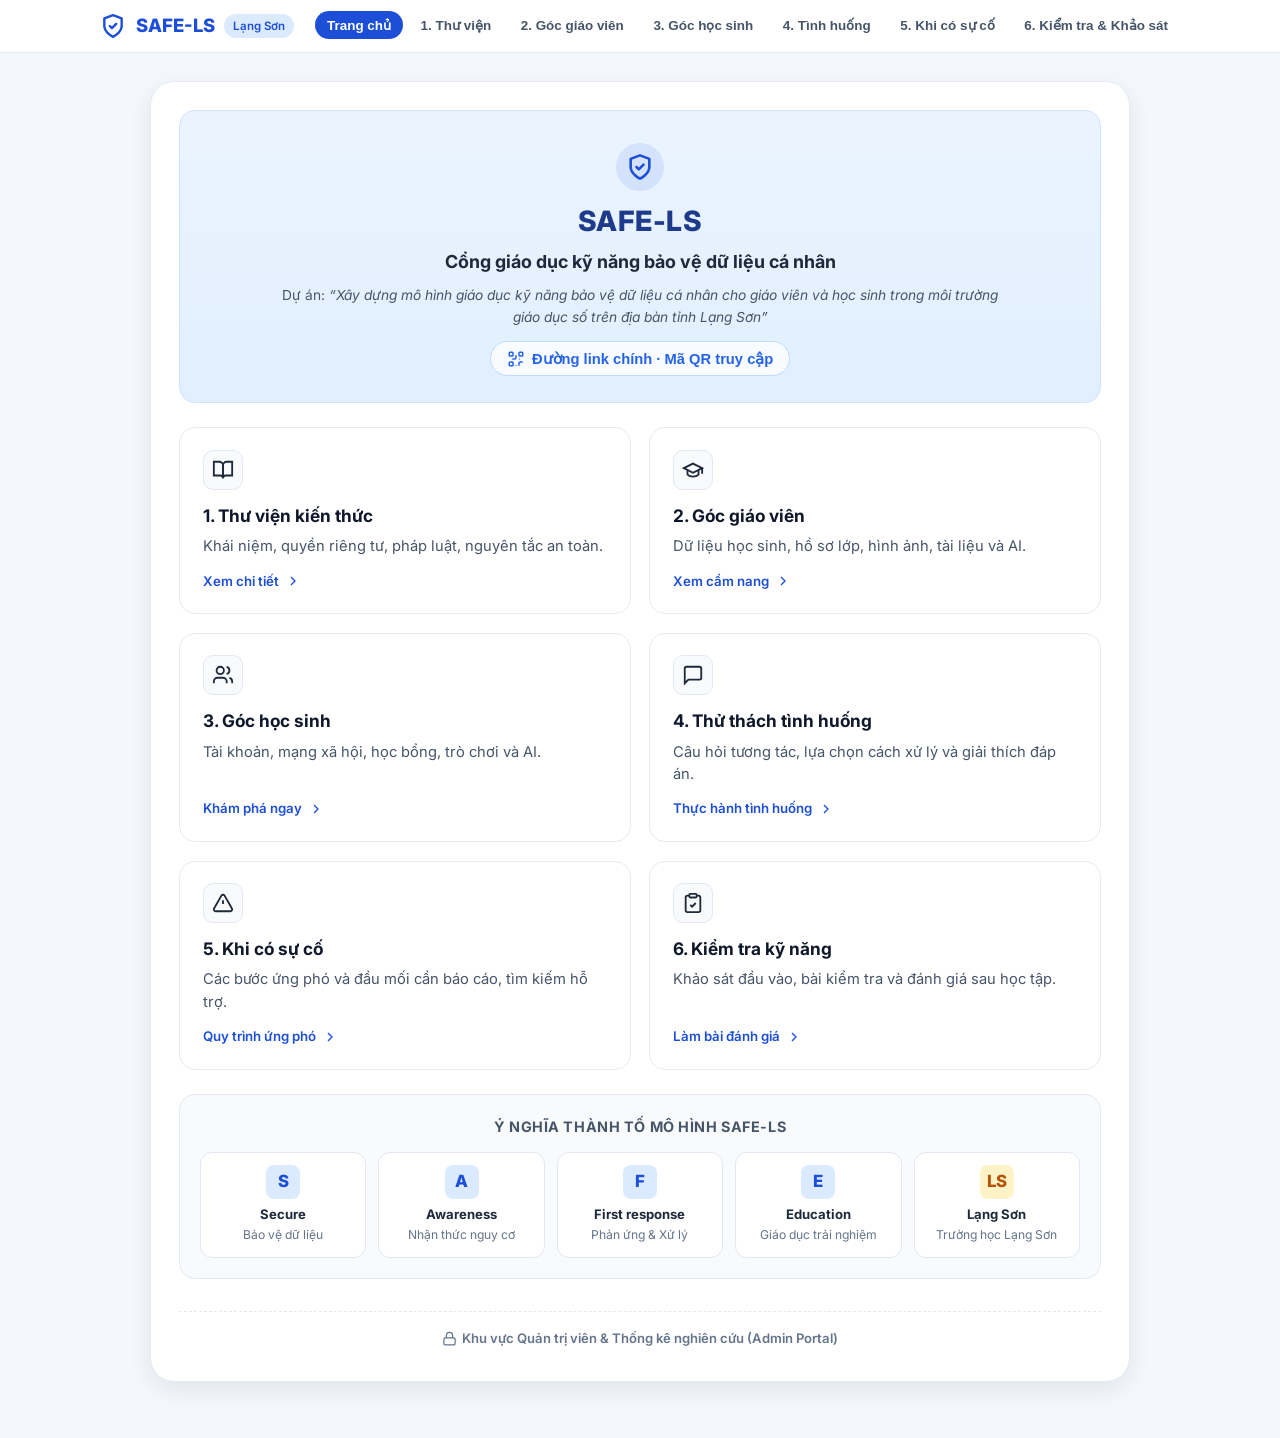
==== commit 3f5203fb: "Upgrade question bank (18 teacher, 18 student), Google Sheets integration, and Admin portal" ====
--- a/index.html
+++ b/index.html
@@ -611,6 +611,34 @@
 
         <!-- Tab 1: Quiz Evaluation -->
         <div id="quizTestBox">
+          
+          <!-- Role Selector for Quiz (Teacher vs Student) -->
+          <div class="content-box" style="background: #ffffff; border: 2px solid #bfdbfe; margin-bottom: 1.25rem;">
+            <div style="font-weight: 700; color: #0f172a; margin-bottom: 0.65rem; font-size: 1rem;">
+              Bước 1: Chọn đối tượng tham gia làm bài đánh giá:
+            </div>
+            <div style="display: flex; gap: 0.5rem; flex-wrap: wrap;">
+              <button class="filter-btn active" id="roleBtnTeacher" onclick="switchQuizRole('teacher')">
+                🎓 Dành cho Giáo viên (18 câu nghiệp vụ)
+              </button>
+              <button class="filter-btn" id="roleBtnStudent" onclick="switchQuizRole('student')">
+                🎒 Dành cho Học sinh (18 câu học đường)
+              </button>
+            </div>
+            <div id="quizRoleInfoText" style="margin-top: 0.65rem; font-size: 0.88rem; color: #1e3a8a;"></div>
+
+            <div style="display: grid; grid-template-columns: repeat(2, 1fr); gap: 0.75rem; margin-top: 0.85rem; padding-top: 0.85rem; border-top: 1px dashed #cbd5e1;">
+              <div>
+                <label style="font-size: 0.82rem; font-weight: 600; color: #475569; display: block; margin-bottom: 0.25rem;">Họ và tên (hoặc Mã số ẩn danh):</label>
+                <input type="text" id="participantNameInput" placeholder="Ví dụ: Thầy Nam / HS Tuấn" style="width: 100%; padding: 0.55rem 0.75rem; border: 1px solid #cbd5e1; border-radius: 8px; font-size: 0.9rem;">
+              </div>
+              <div>
+                <label style="font-size: 0.82rem; font-weight: 600; color: #475569; display: block; margin-bottom: 0.25rem;">Trường / Đơn vị công tác / Lớp:</label>
+                <input type="text" id="participantOrgInput" placeholder="Ví dụ: THPT Chuyên Chu Văn An, TP. Lạng Sơn" style="width: 100%; padding: 0.55rem 0.75rem; border: 1px solid #cbd5e1; border-radius: 8px; font-size: 0.9rem;">
+              </div>
+            </div>
+          </div>
+
           <div class="content-box highlight-blue" style="margin-bottom: 1.25rem;">
             <div style="font-weight: 700; color: #1e3a8a; margin-bottom: 0.35rem;">Tiêu chuẩn đánh giá kỹ năng SAFE-LS (Phần IV.2):</div>
             <div style="font-size: 0.88rem; color: #475569; display: grid; grid-template-columns: repeat(2, 1fr); gap: 0.4rem;">
@@ -719,6 +747,12 @@
 
       </section>
 
+      <div style="text-align: center; margin-top: 2rem; padding-top: 1rem; border-top: 1px dashed var(--border-card);">
+        <a href="admin.html" style="font-size: 0.82rem; color: #64748b; text-decoration: none; font-weight: 600; display: inline-flex; align-items: center; gap: 0.35rem;">
+          <svg width="15" height="15" viewBox="0 0 24 24" fill="none" stroke="currentColor" stroke-width="2"><rect width="18" height="11" x="3" y="11" rx="2" ry="2"/><path d="M7 11V7a5 5 0 0 1 10 0v4"/></svg>
+          <span>Khu vực Quản trị viên & Thống kê nghiên cứu (Admin Portal)</span>
+        </a>
+      </div>
     </div>
   </main>
 
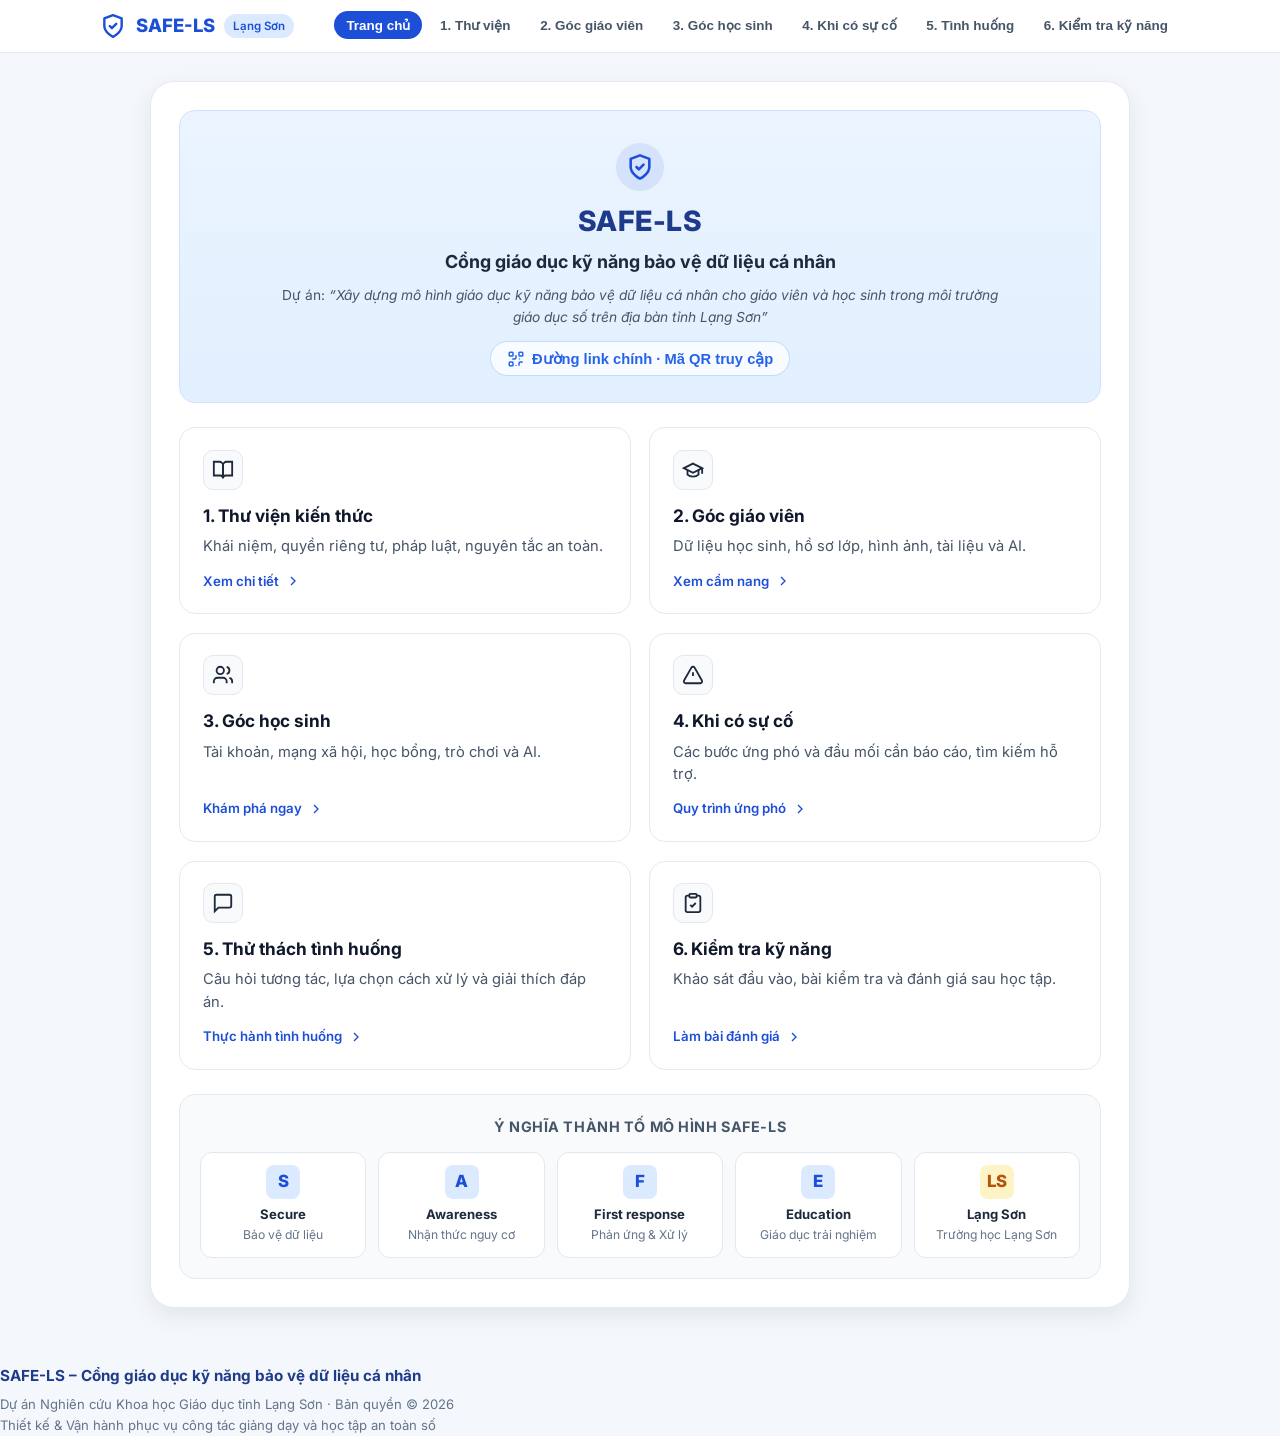
==== commit 88fb71a3: "Swap section 4 and 5, split scenarios for teacher/student, remove survey tab and admin link" ====
--- a/index.html
+++ b/index.html
@@ -28,9 +28,9 @@
         <button class="nav-pill" data-target="module-1">1. Thư viện</button>
         <button class="nav-pill" data-target="module-2">2. Góc giáo viên</button>
         <button class="nav-pill" data-target="module-3">3. Góc học sinh</button>
-        <button class="nav-pill" data-target="module-4">4. Tình huống</button>
-        <button class="nav-pill" data-target="module-5">5. Khi có sự cố</button>
-        <button class="nav-pill" data-target="module-6">6. Kiểm tra & Khảo sát</button>
+        <button class="nav-pill" data-target="module-4">4. Khi có sự cố</button>
+        <button class="nav-pill" data-target="module-5">5. Tình huống</button>
+        <button class="nav-pill" data-target="module-6">6. Kiểm tra kỹ năng</button>
       </nav>
     </div>
   </header>
@@ -137,14 +137,16 @@
             <div>
               <div class="card-icon-wrap">
                 <svg width="22" height="22" viewBox="0 0 24 24" fill="none" stroke="currentColor" stroke-width="2">
-                  <path d="M21 15a2 2 0 0 1-2 2H7l-4 4V5a2 2 0 0 1 2-2h14a2 2 0 0 1 2 2z"/>
+                  <path d="m21.73 18-8-14a2 2 0 0 0-3.48 0l-8 14A2 2 0 0 0 4 21h16a2 2 0 0 0 1.73-3Z"/>
+                  <line x1="12" y1="9" x2="12" y2="13"/>
+                  <line x1="12" y1="17" x2="12.01" y2="17"/>
                 </svg>
               </div>
-              <h3 class="card-title">4. Thử thách tình huống</h3>
-              <p class="card-desc">Câu hỏi tương tác, lựa chọn cách xử lý và giải thích đáp án.</p>
+              <h3 class="card-title">4. Khi có sự cố</h3>
+              <p class="card-desc">Các bước ứng phó và đầu mối cần báo cáo, tìm kiếm hỗ trợ.</p>
             </div>
             <div class="card-footer-link">
-              <span>Thực hành tình huống</span>
+              <span>Quy trình ứng phó</span>
               <svg width="16" height="16" viewBox="0 0 24 24" fill="none" stroke="currentColor" stroke-width="2"><path d="m9 18 6-6-6-6"/></svg>
             </div>
           </div>
@@ -154,16 +156,14 @@
             <div>
               <div class="card-icon-wrap">
                 <svg width="22" height="22" viewBox="0 0 24 24" fill="none" stroke="currentColor" stroke-width="2">
-                  <path d="m21.73 18-8-14a2 2 0 0 0-3.48 0l-8 14A2 2 0 0 0 4 21h16a2 2 0 0 0 1.73-3Z"/>
-                  <line x1="12" y1="9" x2="12" y2="13"/>
-                  <line x1="12" y1="17" x2="12.01" y2="17"/>
+                  <path d="M21 15a2 2 0 0 1-2 2H7l-4 4V5a2 2 0 0 1 2-2h14a2 2 0 0 1 2 2z"/>
                 </svg>
               </div>
-              <h3 class="card-title">5. Khi có sự cố</h3>
-              <p class="card-desc">Các bước ứng phó và đầu mối cần báo cáo, tìm kiếm hỗ trợ.</p>
+              <h3 class="card-title">5. Thử thách tình huống</h3>
+              <p class="card-desc">Câu hỏi tương tác, lựa chọn cách xử lý và giải thích đáp án.</p>
             </div>
             <div class="card-footer-link">
-              <span>Quy trình ứng phó</span>
+              <span>Thực hành tình huống</span>
               <svg width="16" height="16" viewBox="0 0 24 24" fill="none" stroke="currentColor" stroke-width="2"><path d="m9 18 6-6-6-6"/></svg>
             </div>
           </div>
@@ -483,37 +483,14 @@
         </div>
       </section>
 
-      <!-- ==================== VIEW 4: THỬ THÁCH TÌNH HUỐNG ==================== -->
+      <!-- ==================== VIEW 4: KHI CÓ SỰ CỐ ==================== -->
       <section class="section-view" id="module-4">
         <div class="section-header-bar">
           <button class="back-btn">← Quay lại Trang chủ</button>
-          <div class="badge-tag">Chuyên mục 4 · Tương tác trực tiếp</div>
-        </div>
-
-        <h2 class="section-heading">4. Thử thách tình huống ("Bạn sẽ làm gì?")</h2>
-        <p class="section-sub">Thực hành giải quyết các tình huống thực tế mô phỏng theo đề cương dự án. Bấm chọn đáp án để xem giải thích, nguy cơ và lời khuyên chuẩn.</p>
-
-        <!-- Filter Bar -->
-        <div class="filter-bar">
-          <button class="filter-btn active" data-filter="all">Tất cả tình huống</button>
-          <button class="filter-btn" data-filter="data">1. Dữ liệu cá nhân</button>
-          <button class="filter-btn" data-filter="account">2. Mật khẩu & Tài khoản</button>
-          <button class="filter-btn" data-filter="phishing">3. Nhận diện Lừa đảo</button>
-          <button class="filter-btn" data-filter="ai">4. AI & Dữ liệu</button>
-        </div>
-
-        <!-- Scenarios List (Populated by JS) -->
-        <div id="scenariosContainer"></div>
-      </section>
-
-      <!-- ==================== VIEW 5: KHI CÓ SỰ CỐ ==================== -->
-      <section class="section-view" id="module-5">
-        <div class="section-header-bar">
-          <button class="back-btn">← Quay lại Trang chủ</button>
-          <div class="badge-tag">Chuyên mục 5 · Phản ứng khẩn cấp</div>
-        </div>
-
-        <h2 class="section-heading">5. Khi có sự cố – Quy trình ứng phó khẩn cấp (First Response)</h2>
+          <div class="badge-tag">Chuyên mục 4 · Phản ứng khẩn cấp</div>
+        </div>
+
+        <h2 class="section-heading">4. Khi có sự cố – Quy trình ứng phó khẩn cấp (First Response)</h2>
         <p class="section-sub">Quy trình 6 bước xử lý chuẩn theo Mô hình SAFE-LS và danh bạ các đầu mối báo cáo, tìm kiếm hỗ trợ.</p>
 
         <!-- 6 Steps Emergency Flow -->
@@ -589,6 +566,47 @@
         </div>
       </section>
 
+      <!-- ==================== VIEW 5: THỬ THÁCH TÌNH HUỐNG ==================== -->
+      <section class="section-view" id="module-5">
+        <div class="section-header-bar">
+          <button class="back-btn">← Quay lại Trang chủ</button>
+          <div class="badge-tag">Chuyên mục 5 · Tương tác trực tiếp</div>
+        </div>
+
+        <h2 class="section-heading">5. Thử thách tình huống ("Bạn sẽ làm gì?")</h2>
+        <p class="section-sub">Thực hành giải quyết các tình huống thực tế mô phỏng theo đề cương dự án. Bấm chọn đáp án để xem giải thích, nguy cơ và lời khuyên chuẩn.</p>
+
+        <!-- Role Selector for Scenarios (Teacher vs Student) -->
+        <div class="content-box" style="background: #ffffff; border: 2px solid #bfdbfe; margin-bottom: 1.25rem;">
+          <div style="font-weight: 700; color: #0f172a; margin-bottom: 0.65rem; font-size: 1rem;">
+            Chọn đối tượng trải nghiệm tình huống:
+          </div>
+          <div style="display: flex; gap: 0.5rem; flex-wrap: wrap;">
+            <button class="filter-btn active" id="scenarioRoleTeacher" onclick="switchScenarioRole('teacher')">
+              🎓 Tình huống Giáo viên
+            </button>
+            <button class="filter-btn" id="scenarioRoleStudent" onclick="switchScenarioRole('student')">
+              🎒 Tình huống Học sinh
+            </button>
+          </div>
+          <div id="scenarioRoleInfoText" style="margin-top: 0.65rem; font-size: 0.88rem; color: #1e3a8a;">
+            🎓 <em>Các tình huống nghiệp vụ thực tế của Giáo viên: xử lý bảng điểm, ảnh lớp, dùng AI nhận xét học sinh, cuộc gọi mạo danh...</em>
+          </div>
+        </div>
+
+        <!-- Filter Bar -->
+        <div class="filter-bar">
+          <button class="filter-btn active" data-filter="all">Tất cả tình huống</button>
+          <button class="filter-btn" data-filter="data">1. Dữ liệu cá nhân</button>
+          <button class="filter-btn" data-filter="account">2. Mật khẩu & Tài khoản</button>
+          <button class="filter-btn" data-filter="phishing">3. Nhận diện Lừa đảo</button>
+          <button class="filter-btn" data-filter="ai">4. AI & Dữ liệu</button>
+        </div>
+
+        <!-- Scenarios List (Populated by JS) -->
+        <div id="scenariosContainer"></div>
+      </section>
+
       <!-- ==================== VIEW 6: KIỂM TRA & KHẢO SÁT ==================== -->
       <section class="section-view" id="module-6">
         <div class="section-header-bar">
@@ -596,18 +614,8 @@
           <div class="badge-tag">Chuyên mục 6 · Đo lường & Đánh giá</div>
         </div>
 
-        <h2 class="section-heading">6. Kiểm tra kỹ năng & Khảo sát thực trạng</h2>
-        <p class="section-sub">Bộ công cụ đánh giá kỹ năng trước và sau tác động (Phần IV & Phụ lục 4) kèm phiếu khảo sát nghiên cứu.</p>
-
-        <!-- Mode Switcher -->
-        <div class="mode-tabs">
-          <div class="mode-tab active" data-mode="quiz">
-            🎯 Bài kiểm tra đánh giá kỹ năng (12 câu · Thang 4 mức)
-          </div>
-          <div class="mode-tab" data-mode="survey">
-            📋 Phiếu khảo sát thực trạng nghiên cứu (Phụ lục 1 & 2)
-          </div>
-        </div>
+        <h2 class="section-heading">6. Kiểm tra & Đánh giá kỹ năng SAFE-LS</h2>
+        <p class="section-sub">Bộ công cụ đánh giá kỹ năng bảo vệ dữ liệu cá nhân (18 câu chuyên sâu riêng biệt cho Giáo viên và Học sinh theo thang 4 mức độ).</p>
 
         <!-- Tab 1: Quiz Evaluation -->
         <div id="quizTestBox">
@@ -661,100 +669,20 @@
           <!-- Result Display Box -->
           <div id="quizResultBox" class="content-box" style="display: none; margin-top: 1.75rem; border: 2px solid #bfdbfe; background: #ffffff;"></div>
         </div>
-
-        <!-- Tab 2: Research Survey (Likert 4 Scale) -->
-        <div id="surveyBox" style="display: none;">
-          <div class="content-box highlight-amber">
-            <h3 class="box-title">Phiếu khảo sát thực trạng kỹ năng bảo vệ dữ liệu cá nhân (Phụ lục 1 & 2)</h3>
-            <p style="font-size: 0.88rem; color: #475569; margin-bottom: 1rem;">
-              Thầy/cô và học sinh lựa chọn mức độ từ <strong>1 (Chưa biết)</strong> đến <strong>4 (Biết rõ)</strong> theo các tiêu chí dưới đây để phục vụ thu thập dữ liệu nghiên cứu:
-            </p>
-
-            <div class="table-responsive">
-            <table class="data-table">
-              <thead>
-                <tr>
-                  <th>Nội dung khảo sát nhận thức & kỹ năng</th>
-                  <th style="width: 35%; text-align: center;">Mức độ tự đánh giá (1 - 4)</th>
-                </tr>
-              </thead>
-              <tbody>
-                <tr>
-                  <td>1. Khả năng nhận diện thông tin cá nhân cần bảo vệ trong trường học</td>
-                  <td style="text-align: center;">
-                    <label><input type="radio" name="s_1" value="1"> 1</label>&nbsp;&nbsp;
-                    <label><input type="radio" name="s_1" value="2"> 2</label>&nbsp;&nbsp;
-                    <label><input type="radio" name="s_1" value="3"> 3</label>&nbsp;&nbsp;
-                    <label><input type="radio" name="s_1" value="4"> 4</label>
-                  </td>
-                </tr>
-                <tr>
-                  <td>2. Ý thức không chia sẻ mật khẩu và bảo vệ mã OTP</td>
-                  <td style="text-align: center;">
-                    <label><input type="radio" name="s_2" value="1"> 1</label>&nbsp;&nbsp;
-                    <label><input type="radio" name="s_2" value="2"> 2</label>&nbsp;&nbsp;
-                    <label><input type="radio" name="s_2" value="3"> 3</label>&nbsp;&nbsp;
-                    <label><input type="radio" name="s_2" value="4"> 4</label>
-                  </td>
-                </tr>
-                <tr>
-                  <td>3. Kỹ năng nhận diện đường link độc hại và tin nhắn lừa đảo</td>
-                  <td style="text-align: center;">
-                    <label><input type="radio" name="s_3" value="1"> 1</label>&nbsp;&nbsp;
-                    <label><input type="radio" name="s_3" value="2"> 2</label>&nbsp;&nbsp;
-                    <label><input type="radio" name="s_3" value="3"> 3</label>&nbsp;&nbsp;
-                    <label><input type="radio" name="s_3" value="4"> 4</label>
-                  </td>
-                </tr>
-                <tr>
-                  <td>4. Kiểm tra quyền riêng tư và quyền truy cập ứng dụng mạng xã hội</td>
-                  <td style="text-align: center;">
-                    <label><input type="radio" name="s_4" value="1"> 1</label>&nbsp;&nbsp;
-                    <label><input type="radio" name="s_4" value="2"> 2</label>&nbsp;&nbsp;
-                    <label><input type="radio" name="s_4" value="3"> 3</label>&nbsp;&nbsp;
-                    <label><input type="radio" name="s_4" value="4"> 4</label>
-                  </td>
-                </tr>
-                <tr>
-                  <td>5. Không đưa dữ liệu cá nhân/học sinh vào các công cụ AI (ChatGPT, Gemini)</td>
-                  <td style="text-align: center;">
-                    <label><input type="radio" name="s_5" value="1"> 1</label>&nbsp;&nbsp;
-                    <label><input type="radio" name="s_5" value="2"> 2</label>&nbsp;&nbsp;
-                    <label><input type="radio" name="s_5" value="3"> 3</label>&nbsp;&nbsp;
-                    <label><input type="radio" name="s_5" value="4"> 4</label>
-                  </td>
-                </tr>
-                <tr>
-                  <td>6. Biết rõ các bước xử lý và đầu mối báo cáo (GVCN, BGH, Tổng đài 111) khi có sự cố</td>
-                  <td style="text-align: center;">
-                    <label><input type="radio" name="s_6" value="1"> 1</label>&nbsp;&nbsp;
-                    <label><input type="radio" name="s_6" value="2"> 2</label>&nbsp;&nbsp;
-                    <label><input type="radio" name="s_6" value="3"> 3</label>&nbsp;&nbsp;
-                    <label><input type="radio" name="s_6" value="4"> 4</label>
-                  </td>
-                </tr>
-              </tbody>
-            </table>
-            </div>
-
-            <div style="text-align: center; margin-top: 1.25rem;">
-              <button class="primary-btn" onclick="alert('Đã ghi nhận dữ liệu khảo sát thành công! Dữ liệu được mã hóa và tổng hợp phục vụ báo cáo đề tài SAFE-LS.')">
-                💾 Gửi Phiếu Khảo Sát Nghiên Cứu
-              </button>
-            </div>
-          </div>
-        </div>
-
       </section>
-
-      <div style="text-align: center; margin-top: 2rem; padding-top: 1rem; border-top: 1px dashed var(--border-card);">
-        <a href="admin.html" style="font-size: 0.82rem; color: #64748b; text-decoration: none; font-weight: 600; display: inline-flex; align-items: center; gap: 0.35rem;">
-          <svg width="15" height="15" viewBox="0 0 24 24" fill="none" stroke="currentColor" stroke-width="2"><rect width="18" height="11" x="3" y="11" rx="2" ry="2"/><path d="M7 11V7a5 5 0 0 1 10 0v4"/></svg>
-          <span>Khu vực Quản trị viên & Thống kê nghiên cứu (Admin Portal)</span>
-        </a>
-      </div>
     </div>
   </main>
+
+  <!-- Portal Footer -->
+  <footer class="portal-footer">
+    <div style="font-weight: 700; color: #1e3a8a; font-size: 0.95rem; margin-bottom: 0.35rem;">
+      SAFE-LS – Cổng giáo dục kỹ năng bảo vệ dữ liệu cá nhân
+    </div>
+    <div style="font-size: 0.82rem; color: #64748b; line-height: 1.6;">
+      Dự án Nghiên cứu Khoa học Giáo dục tỉnh Lạng Sơn · Bản quyền © 2026<br>
+      Thiết kế &amp; Vận hành phục vụ công tác giảng dạy và học tập an toàn số
+    </div>
+  </footer>
 
   <!-- QR Code Modal (Accessible from Hero Banner) -->
   <div class="modal-overlay" id="qrModal">
